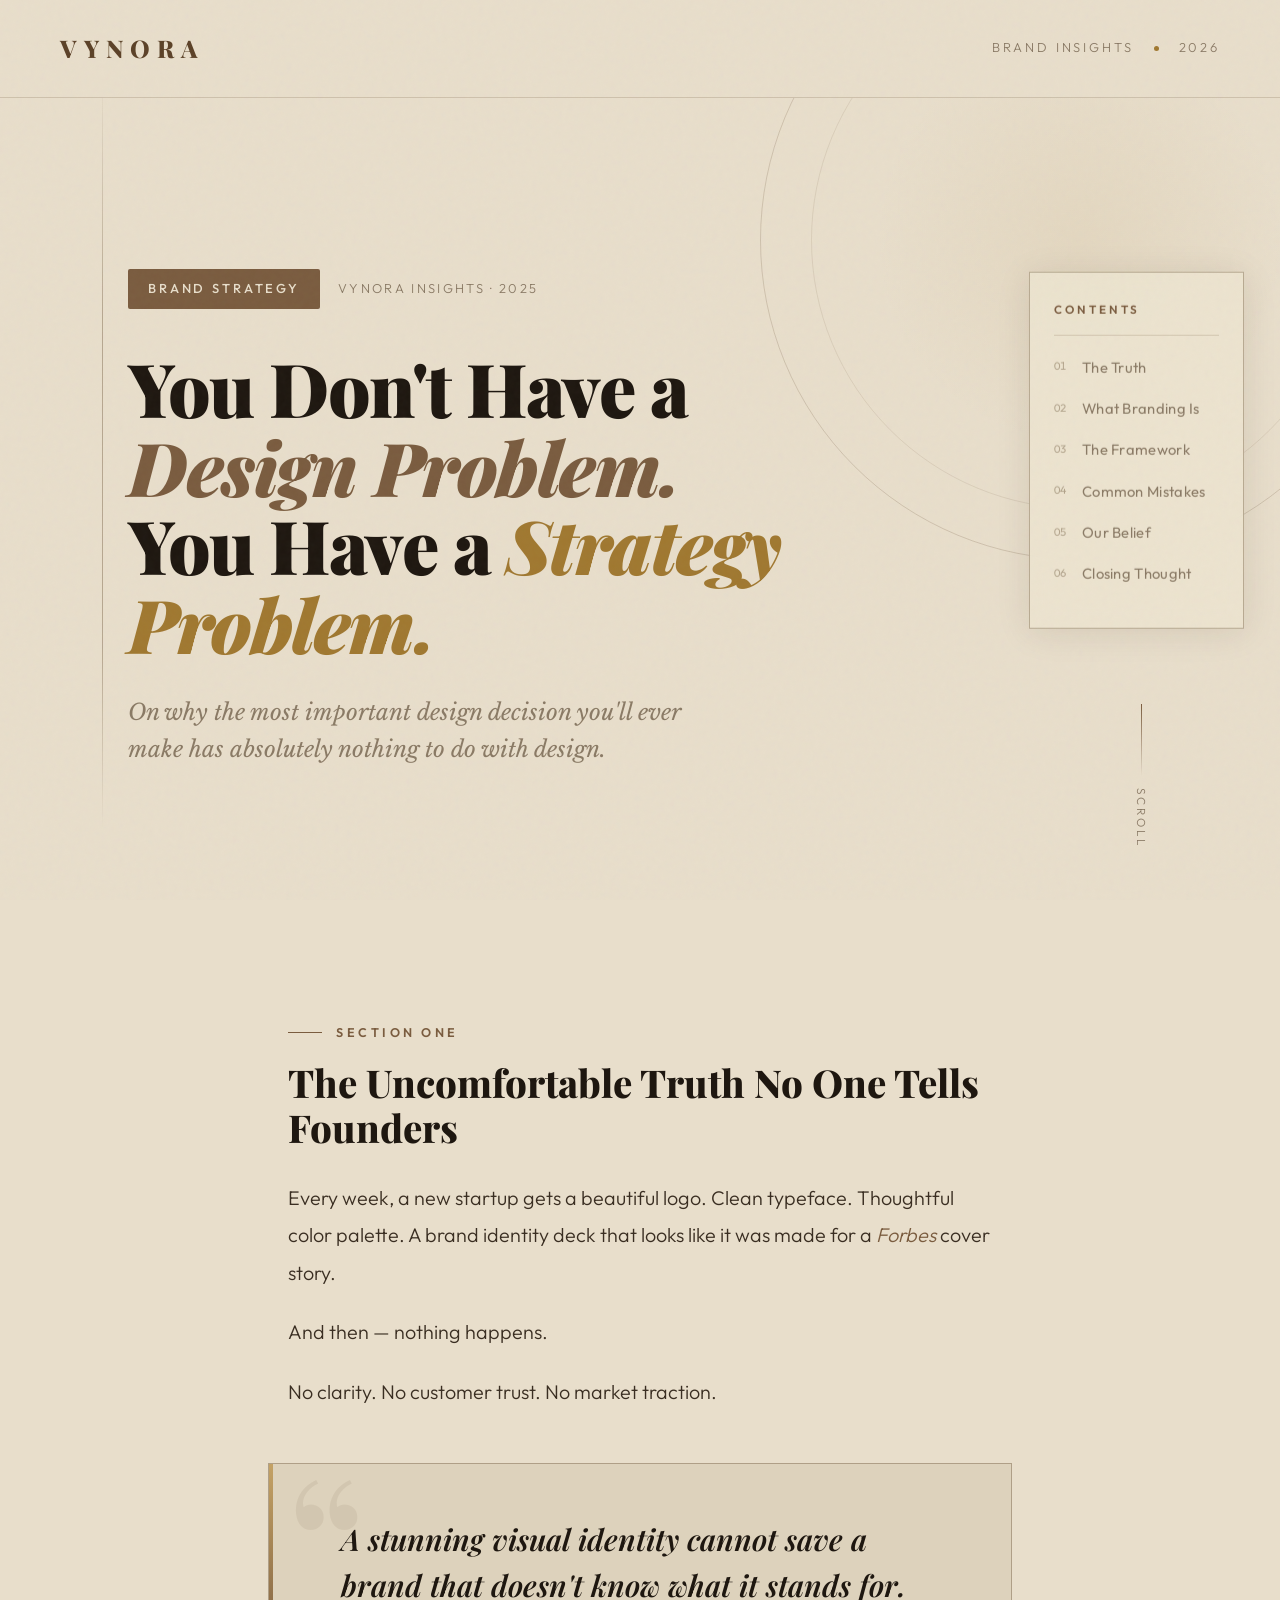
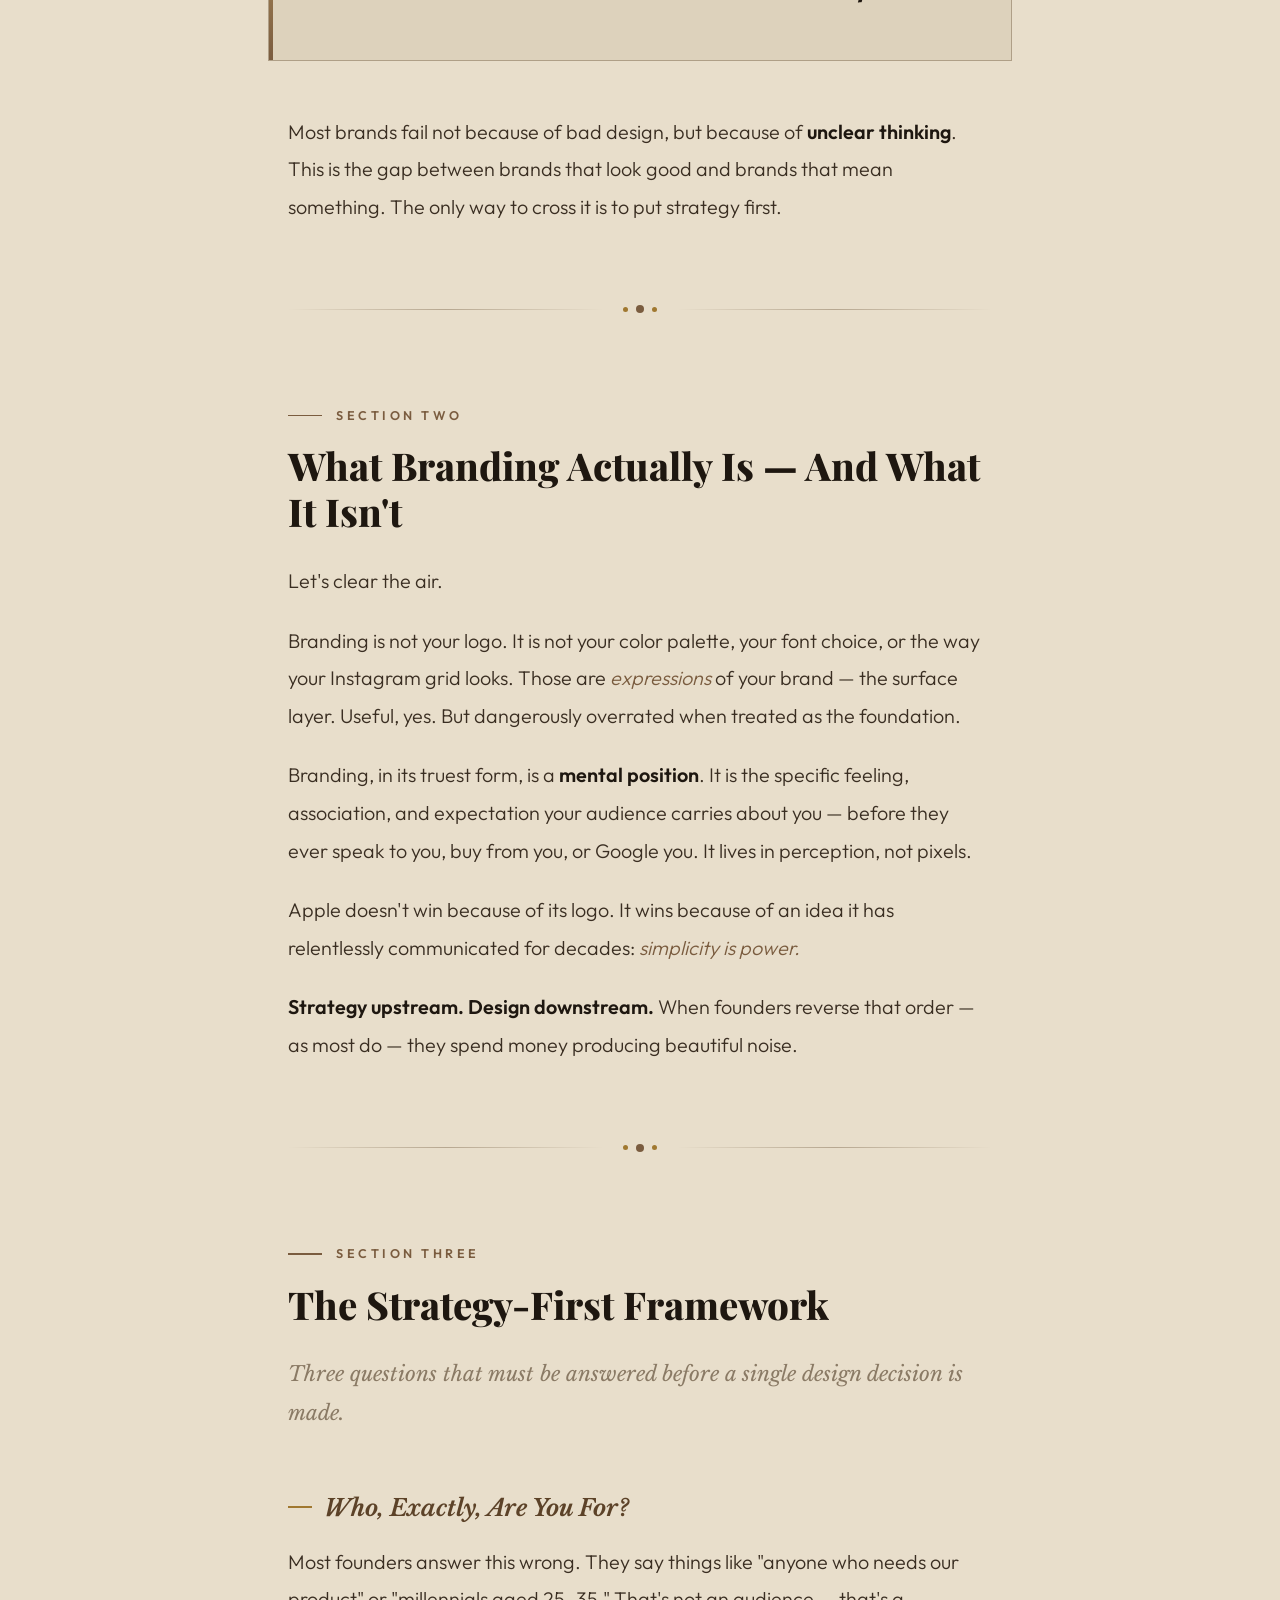
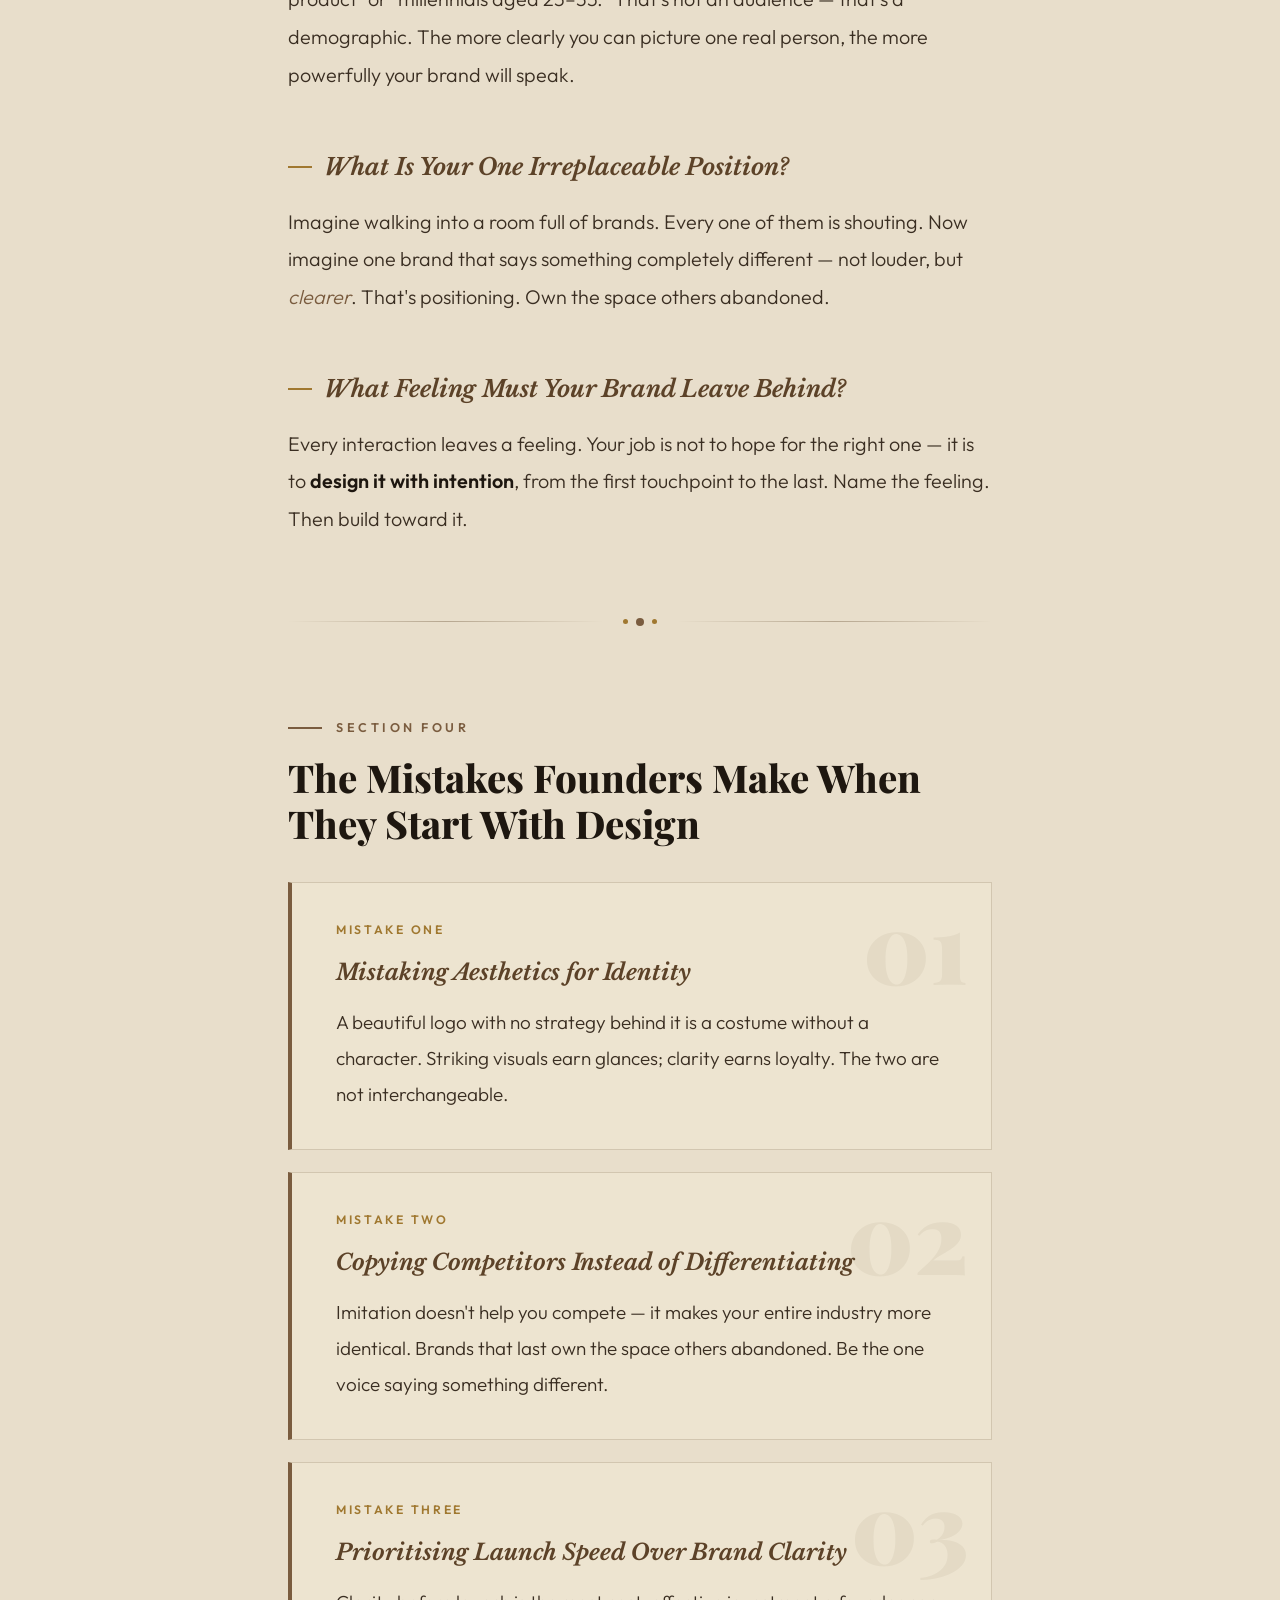
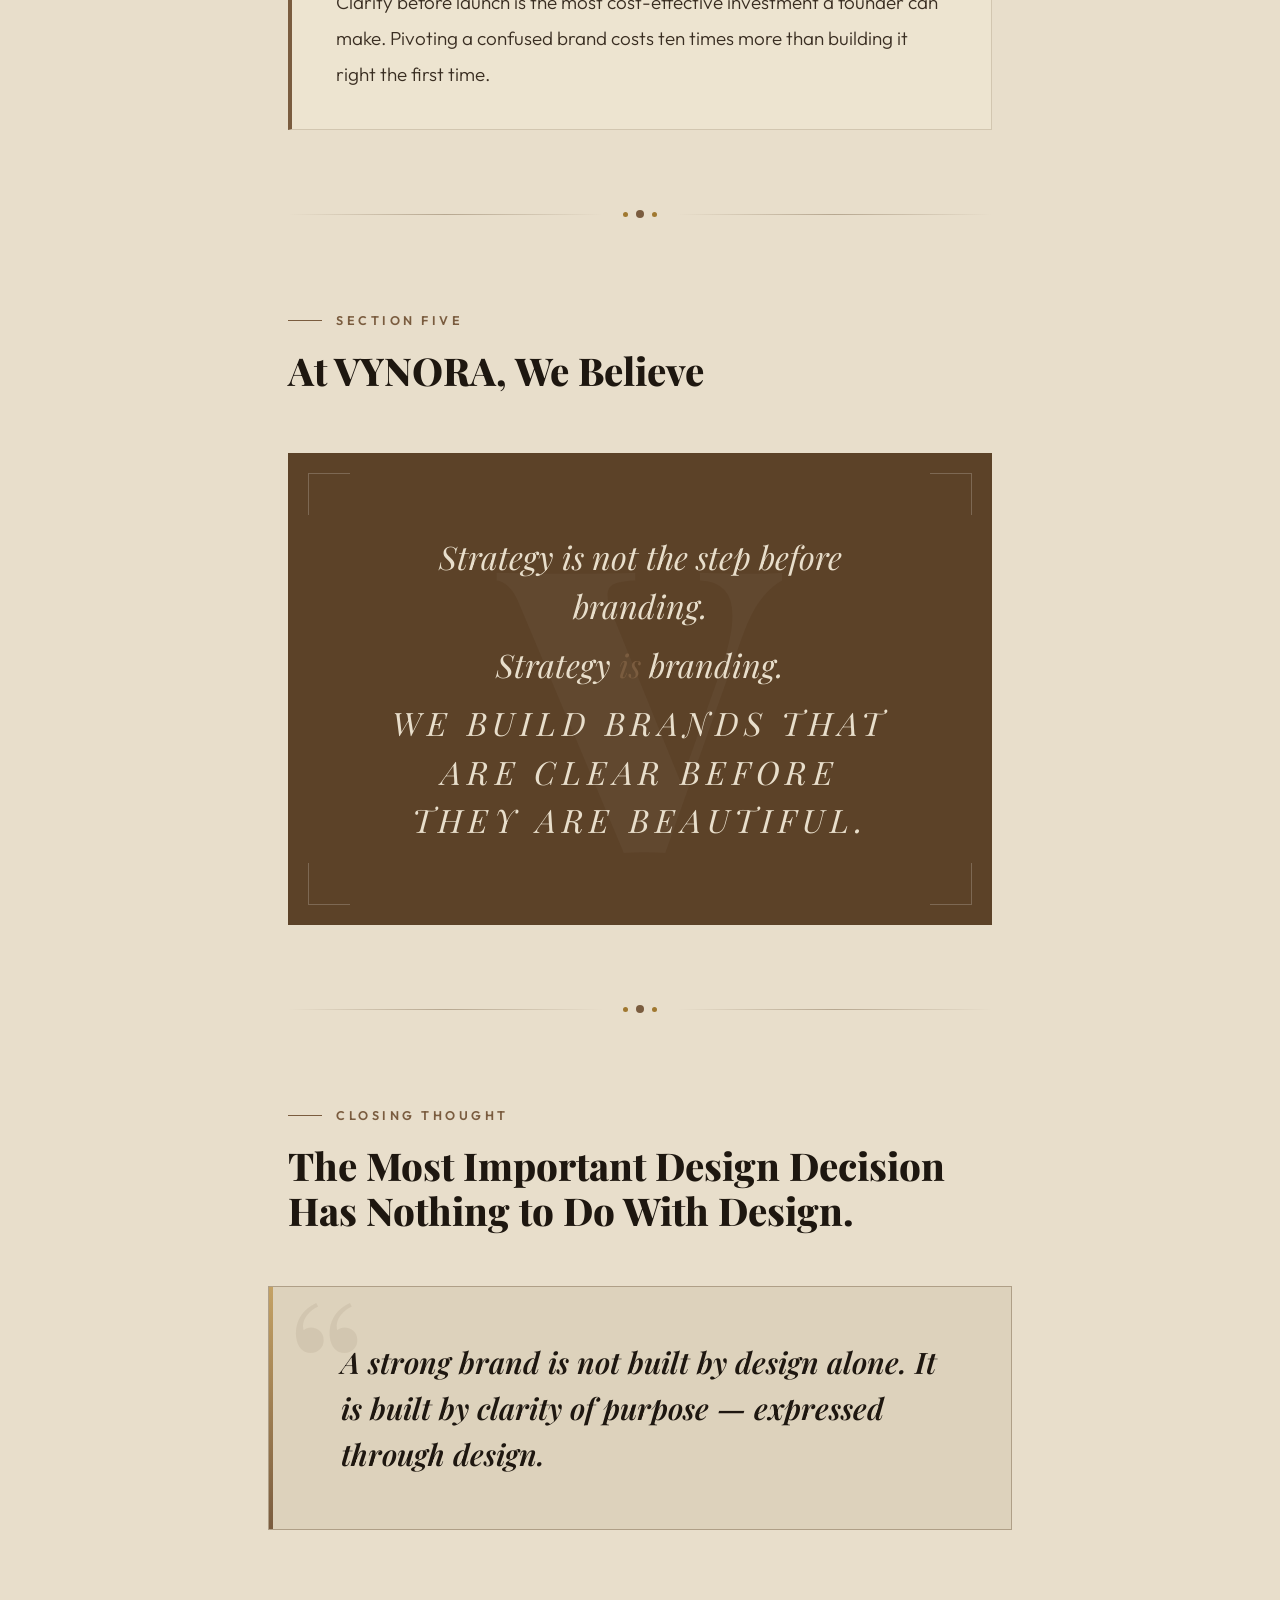
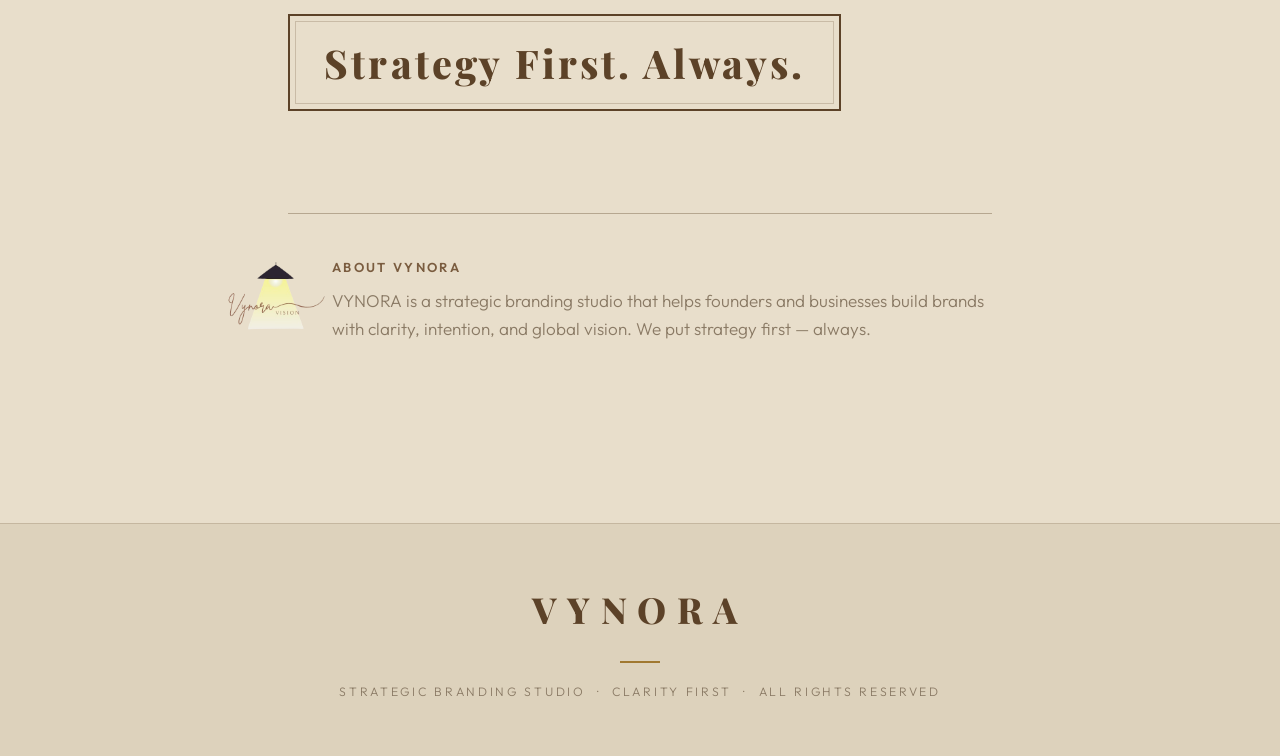
==== insights/strategy-first-branding-not-design.html @ b61b0db7 "Initial commit - VYNORA website" ====
<!doctype html>
<html lang="en">
  <head>
    <meta charset="UTF-8" />
    <meta name="viewport" content="width=device-width, initial-scale=1.0" />
    <title>VYNORA Insights</title>
    <link
      rel="icon"
      type="image/png"
      href="../favicon/favicon-96x96.png"
      sizes="96x96"
    />
    <link rel="icon" type="image/svg+xml" href="../favicon.svg" />
    <link rel="shortcut icon" href="../favicon.ico" />
    <link
      rel="apple-touch-icon"
      sizes="180x180"
      href="../apple-touch-icon.png"
    />
    <meta name="apple-mobile-web-app-title" content="vynora" />
    <link rel="manifest" href="../site.webmanifest" />
    <link
      href="https://fonts.googleapis.com/css2?family=Playfair+Display:ital,wght@0,400;0,600;0,800;0,900;1,400;1,700&family=Libre+Baskerville:ital,wght@0,400;0,700;1,400&family=Outfit:wght@300;400;500;600&display=swap"
      rel="stylesheet"
    />

    <style>
      :root {
        --bg: #e8decb;
        --bg-dark: #ddd2bc;
        --bg-card: #ede4d0;
        --ink: #1e1710;
        --ink2: #3a2e22;
        --brown: #7a5c3f;
        --brown-deep: #5c4228;
        --gold: #a07830;
        --gold-lt: #c4a265;
        --muted: #8a7a65;
        --border: rgba(90, 65, 35, 0.18);
        --border-strong: rgba(90, 65, 35, 0.35);
        --serif: "Playfair Display", Georgia, serif;
        --bask: "Libre Baskerville", Georgia, serif;
        --sans: "Outfit", sans-serif;
        --shadow: 0 4px 32px rgba(50, 30, 10, 0.1);
      }

      *,
      *::before,
      *::after {
        margin: 0;
        padding: 0;
        box-sizing: border-box;
      }
      html {
        scroll-behavior: smooth;
        font-size: 18px;
      }

      body {
        font-family: var(--sans);
        background: var(--bg);
        color: var(--ink);
        line-height: 1.85;
        font-weight: 300;
        overflow-x: hidden;
      }

      /* GRAIN */
      body::before {
        content: "";
        position: fixed;
        inset: 0;
        background-image: url("data:image/svg+xml,%3Csvg viewBox='0 0 200 200' xmlns='http://www.w3.org/2000/svg'%3E%3Cfilter id='n'%3E%3CfeTurbulence type='fractalNoise' baseFrequency='0.75' numOctaves='4' stitchTiles='stitch'/%3E%3C/filter%3E%3Crect width='100%25' height='100%25' filter='url(%23n)' opacity='1'/%3E%3C/svg%3E");
        opacity: 0.03;
        pointer-events: none;
        z-index: 9999;
      }

      /* PROGRESS */
      #progress {
        position: fixed;
        top: 0;
        left: 0;
        height: 3px;
        background: linear-gradient(
          90deg,
          var(--brown-deep),
          var(--gold),
          var(--gold-lt)
        );
        width: 0;
        z-index: 1001;
        box-shadow: 0 0 12px rgba(160, 120, 48, 0.45);
      }

      /* NAV */
      nav {
        position: fixed;
        top: 0;
        left: 0;
        right: 0;
        z-index: 100;
        padding: 26px 60px;
        display: flex;
        align-items: center;
        justify-content: space-between;
        background: rgba(232, 222, 203, 0.9);
        backdrop-filter: blur(16px);
        border-bottom: 1px solid var(--border);
        transition:
          padding 0.4s ease,
          box-shadow 0.4s;
      }
      nav.compact {
        padding: 16px 60px;
        box-shadow: 0 2px 24px rgba(50, 30, 10, 0.08);
      }

      .nav-logo {
        font-family: var(--serif);
        font-weight: 800;
        font-size: 1.35rem;
        letter-spacing: 0.28em;
        text-transform: uppercase;
        color: var(--brown-deep);
        text-decoration: none;
      }
      .nav-right {
        display: flex;
        align-items: center;
        gap: 20px;
      }
      .nav-tag {
        font-size: 0.72rem;
        letter-spacing: 0.22em;
        text-transform: uppercase;
        color: var(--muted);
      }
      .nav-dot {
        width: 5px;
        height: 5px;
        border-radius: 50%;
        background: var(--gold);
      }

      /* HERO */
      .hero {
        min-height: 100vh;
        display: flex;
        flex-direction: column;
        justify-content: flex-end;
        padding: 0 10vw 110px;
        position: relative;
        overflow: hidden;
      }

      .hero-circle {
        position: absolute;
        top: -80px;
        right: -120px;
        width: 640px;
        height: 640px;
        border-radius: 50%;
        border: 1px solid var(--border);
        pointer-events: none;
      }
      .hero-circle::before {
        content: "";
        position: absolute;
        inset: 50px;
        border-radius: 50%;
        border: 1px solid rgba(90, 65, 35, 0.1);
      }
      .hero-circle::after {
        content: "";
        position: absolute;
        inset: 110px;
        border-radius: 50%;
        background: radial-gradient(
          circle,
          rgba(160, 120, 48, 0.07) 0%,
          transparent 70%
        );
      }
      .hero-rail {
        position: absolute;
        left: 8vw;
        top: 0;
        bottom: 0;
        width: 1px;
        background: linear-gradient(
          to bottom,
          transparent 8%,
          var(--border-strong) 35%,
          var(--border-strong) 72%,
          transparent 92%
        );
      }

      .hero-meta {
        display: flex;
        align-items: center;
        gap: 18px;
        margin-bottom: 40px;
        opacity: 0;
        transform: translateY(22px);
        animation: rise 1s 0.2s ease forwards;
      }
      .hero-pill {
        font-size: 0.72rem;
        letter-spacing: 0.22em;
        text-transform: uppercase;
        color: var(--bg);
        background: var(--brown);
        padding: 8px 20px;
        border-radius: 2px;
        font-weight: 500;
      }
      .hero-date {
        font-size: 0.72rem;
        letter-spacing: 0.18em;
        text-transform: uppercase;
        color: var(--muted);
      }

      .hero h1 {
        font-family: var(--serif);
        font-size: clamp(3rem, 5.8vw, 5.8rem);
        font-weight: 900;
        line-height: 1.06;
        letter-spacing: -0.02em;
        color: var(--ink);
        max-width: 920px;
        opacity: 0;
        transform: translateY(32px);
        animation: rise 1.1s 0.4s ease forwards;
      }
      .hero h1 em {
        font-style: italic;
        color: var(--brown);
      }
      .hero h1 .gold-w {
        font-style: italic;
        color: var(--gold);
      }

      .hero-sub {
        margin-top: 30px;
        max-width: 560px;
        font-family: var(--bask);
        font-style: italic;
        font-size: 1.25rem;
        color: var(--muted);
        line-height: 1.65;
        opacity: 0;
        animation: rise 1s 0.7s ease forwards;
      }

      .hero-scroll {
        position: absolute;
        bottom: 52px;
        right: 10vw;
        display: flex;
        flex-direction: column;
        align-items: center;
        gap: 12px;
        opacity: 0;
        animation: rise 1s 1.1s ease forwards;
      }
      .hero-scroll span {
        font-size: 0.65rem;
        letter-spacing: 0.26em;
        text-transform: uppercase;
        color: var(--muted);
        writing-mode: vertical-rl;
      }
      .scroll-line {
        width: 1px;
        height: 72px;
        background: linear-gradient(to bottom, var(--brown), transparent);
        animation: breathe 2.4s ease-in-out infinite;
      }

      /* SHARE */
      .share {
        position: fixed;
        left: 34px;
        top: 50%;
        transform: translateY(-50%);
        display: flex;
        flex-direction: column;
        align-items: center;
        z-index: 50;
      }
      .s-line {
        width: 1px;
        height: 64px;
        background: linear-gradient(
          to bottom,
          transparent,
          var(--border-strong)
        );
      }
      .s-line.bot {
        background: linear-gradient(
          to bottom,
          var(--border-strong),
          transparent
        );
      }

      /* TOC */
      .toc {
        position: fixed;
        right: 36px;
        top: 50%;
        transform: translateY(-50%);
        width: 215px;
        z-index: 50;
        background: rgba(237, 228, 208, 0.85);
        backdrop-filter: blur(10px);
        border: 1px solid var(--border-strong);
        padding: 26px 24px;
        box-shadow: var(--shadow);
      }
      .toc-title {
        font-size: 0.65rem;
        letter-spacing: 0.25em;
        text-transform: uppercase;
        color: var(--brown);
        font-weight: 600;
        margin-bottom: 18px;
        padding-bottom: 14px;
        border-bottom: 1px solid var(--border);
      }
      .toc ul {
        list-style: none;
      }
      .toc li {
        margin-bottom: 14px;
      }
      .toc a {
        font-size: 0.82rem;
        text-decoration: none;
        color: var(--muted);
        transition: 0.3s;
        display: flex;
        align-items: center;
        gap: 10px;
        font-weight: 400;
        letter-spacing: 0.02em;
      }
      .toc-num {
        font-size: 0.6rem;
        color: rgba(90, 65, 35, 0.4);
        width: 18px;
        font-variant-numeric: tabular-nums;
      }
      .toc a:hover {
        color: var(--brown);
        padding-left: 4px;
      }
      .toc a.active {
        color: var(--brown-deep);
        font-weight: 600;
      }
      .toc a.active .toc-num {
        color: var(--gold);
      }

      /* CONTAINER */
      .container {
        max-width: 760px;
        margin: 0 auto;
        padding: 110px 28px 180px;
      }

      /* EYEBROW */
      .eyebrow {
        display: inline-flex;
        align-items: center;
        gap: 14px;
        font-size: 0.7rem;
        letter-spacing: 0.28em;
        text-transform: uppercase;
        color: var(--brown);
        font-weight: 600;
        margin-bottom: 16px;
      }
      .eyebrow::before {
        content: "";
        width: 34px;
        height: 1.5px;
        background: var(--brown);
      }

      /* HEADINGS */
      h2 {
        font-family: var(--serif);
        font-size: clamp(1.9rem, 3vw, 2.8rem);
        font-weight: 800;
        line-height: 1.18;
        color: var(--ink);
        margin-bottom: 28px;
      }
      h3 {
        font-family: var(--bask);
        font-size: 1.3rem;
        font-style: italic;
        font-weight: 700;
        color: var(--brown-deep);
        margin: 52px 0 14px;
        display: flex;
        align-items: center;
        gap: 12px;
      }
      h3::before {
        content: "";
        width: 24px;
        height: 2px;
        background: var(--gold);
        flex-shrink: 0;
      }

      /* BODY */
      p {
        font-size: 1.1rem;
        line-height: 1.9;
        color: var(--ink2);
        margin-bottom: 22px;
        font-weight: 300;
      }
      p strong {
        font-weight: 600;
        color: var(--ink);
      }
      p em {
        font-style: italic;
        color: var(--brown);
      }

      /* DIVIDER */
      .divider {
        display: flex;
        align-items: center;
        margin: 80px 0;
      }
      .divider-line {
        flex: 1;
        height: 1px;
        background: linear-gradient(
          to right,
          transparent,
          var(--border-strong),
          transparent
        );
      }
      .divider-orn {
        padding: 0 20px;
        display: flex;
        align-items: center;
        gap: 8px;
      }
      .divider-orn span {
        width: 5px;
        height: 5px;
        border-radius: 50%;
        background: var(--gold);
      }
      .divider-orn span:nth-child(2) {
        width: 8px;
        height: 8px;
        background: var(--brown);
      }

      /* QUOTE */
      .quote {
        position: relative;
        margin: 52px -20px;
        padding: 52px 56px 52px 72px;
        background: var(--bg-dark);
        border: 1px solid var(--border-strong);
        overflow: hidden;
      }
      .quote::before {
        content: "\201C";
        position: absolute;
        top: -22px;
        left: 16px;
        font-family: var(--serif);
        font-size: 11rem;
        color: rgba(90, 65, 35, 0.08);
        line-height: 1;
        pointer-events: none;
      }
      .quote::after {
        content: "";
        position: absolute;
        left: 0;
        top: 0;
        bottom: 0;
        width: 4px;
        background: linear-gradient(to bottom, var(--gold-lt), var(--brown));
      }
      .quote p {
        font-family: var(--serif);
        font-style: italic;
        font-size: 1.65rem;
        line-height: 1.55;
        color: var(--ink);
        font-weight: 600;
        margin: 0;
      }

      /* MISTAKE CARDS */
      .mistake-grid {
        display: flex;
        flex-direction: column;
        gap: 22px;
        margin-top: 36px;
      }
      .mistake-card {
        background: var(--bg-card);
        border: 1px solid var(--border);
        border-left: 4px solid var(--brown);
        padding: 36px 44px 36px 44px;
        position: relative;
        overflow: hidden;
        transition:
          border-color 0.35s,
          box-shadow 0.35s,
          transform 0.35s;
        cursor: default;
      }
      .mistake-card:hover {
        border-left-color: var(--gold);
        box-shadow: var(--shadow);
        transform: translateX(6px);
      }
      .card-num {
        position: absolute;
        right: 22px;
        top: 12px;
        font-family: var(--serif);
        font-size: 5.5rem;
        font-weight: 900;
        color: rgba(90, 65, 35, 0.06);
        line-height: 1;
        pointer-events: none;
        user-select: none;
      }
      .card-label {
        font-size: 0.68rem;
        letter-spacing: 0.22em;
        text-transform: uppercase;
        color: var(--gold);
        font-weight: 600;
        margin-bottom: 10px;
      }
      .mistake-card h3 {
        margin: 0 0 12px;
        font-size: 1.25rem;
      }
      .mistake-card h3::before {
        display: none;
      }
      .mistake-card p {
        margin: 0;
        font-size: 1.05rem;
      }

      /* BELIEF BLOCK */
      .belief-block {
        background: var(--brown-deep);
        padding: 80px 70px;
        text-align: center;
        position: relative;
        overflow: hidden;
        margin: 60px 0;
      }
      .belief-block::before {
        content: "V";
        position: absolute;
        font-family: var(--serif);
        font-size: 22rem;
        font-weight: 900;
        color: rgba(255, 255, 255, 0.03);
        top: 50%;
        left: 50%;
        transform: translate(-50%, -50%);
        pointer-events: none;
        line-height: 1;
      }
      .corner {
        position: absolute;
        width: 42px;
        height: 42px;
        border-color: rgba(255, 255, 255, 0.2);
        border-style: solid;
      }
      .tl {
        top: 20px;
        left: 20px;
        border-width: 1.5px 0 0 1.5px;
      }
      .tr {
        top: 20px;
        right: 20px;
        border-width: 1.5px 1.5px 0 0;
      }
      .bl {
        bottom: 20px;
        left: 20px;
        border-width: 0 0 1.5px 1.5px;
      }
      .br {
        bottom: 20px;
        right: 20px;
        border-width: 0 1.5px 1.5px 0;
      }
      .belief-block p {
        position: relative;
        font-family: var(--serif);
        font-style: italic;
        font-size: 1.8rem;
        line-height: 1.5;
        color: var(--bg);
        font-weight: 400;
        max-width: 520px;
        margin: 0 auto 10px;
      }
      .belief-block p:last-of-type {
        margin-bottom: 0;
      }
      .belief-sub {
        position: relative;
        margin-top: 32px;
        font-size: 0.78rem;
        font-family: var(--sans);
        font-style: normal;
        font-weight: 400;
        letter-spacing: 0.18em;
        text-transform: uppercase;
        color: rgba(232, 222, 203, 0.5);
      }

      /* STAMP */
      .strategy-stamp {
        display: inline-block;
        font-family: var(--serif);
        font-size: 2.2rem;
        font-weight: 800;
        color: var(--brown-deep);
        border: 2.5px solid var(--brown-deep);
        padding: 10px 34px;
        letter-spacing: 0.08em;
        margin: 32px 0;
        position: relative;
      }
      .strategy-stamp::before {
        content: "";
        position: absolute;
        inset: 5px;
        border: 1px solid rgba(90, 65, 35, 0.22);
      }

      /* BYLINE */
      .byline {
        margin-top: 70px;
        padding-top: 42px;
        border-top: 1px solid var(--border-strong);
        display: flex;
        align-items: flex-start;
        gap: 24px;
      }
      .byline-badge {
        flex-shrink: 0;
        width: 20px;
        height: 20px;

        display: flex;
        align-items: center;
        justify-content: center;
      }
      .byline-badge img {
        object-fit: cover;
        height: 250px;
        width: 250px;
        padding-right: 50px;
        padding-top: 80px;
      }
      .byline-text p {
        font-size: 0.95rem;
        color: var(--muted);
        margin: 0;
        line-height: 1.65;
      }
      .byline-text strong {
        display: block;
        font-size: 0.72rem;
        letter-spacing: 0.18em;
        text-transform: uppercase;
        color: var(--brown);
        font-weight: 600;
        margin-bottom: 7px;
      }

      /* FOOTER */
      footer {
        text-align: center;
        padding: 52px 24px;
        border-top: 1px solid var(--border);
        background: var(--bg-dark);
      }
      .footer-logo {
        font-family: var(--serif);
        font-size: 2rem;
        font-weight: 800;
        letter-spacing: 0.3em;
        color: var(--brown-deep);
        text-transform: uppercase;
      }
      .footer-rule {
        width: 40px;
        height: 2.5px;
        background: var(--gold);
        margin: 18px auto;
      }
      .footer-tag {
        font-size: 0.68rem;
        letter-spacing: 0.22em;
        text-transform: uppercase;
        color: var(--muted);
      }

      /* ANIMATIONS */
      @keyframes rise {
        to {
          opacity: 1;
          transform: translateY(0);
        }
      }
      @keyframes breathe {
        0%,
        100% {
          opacity: 1;
        }
        50% {
          opacity: 0.22;
        }
      }

      .fade {
        opacity: 0;
        transform: translateY(32px);
        transition:
          opacity 0.85s ease,
          transform 0.85s ease;
      }
      .fade.show {
        opacity: 1;
        transform: translateY(0);
      }
      .d1 {
        transition-delay: 0.1s;
      }
      .d2 {
        transition-delay: 0.2s;
      }
      .d3 {
        transition-delay: 0.3s;
      }

      /* RESPONSIVE */
      @media (max-width: 1200px) {
        .toc {
          display: none;
        }
      }
      @media (max-width: 960px) {
        .share {
          display: none;
        }
        nav {
          padding: 20px 28px;
        }
        nav.compact {
          padding: 14px 28px;
        }
      }
      @media (max-width: 760px) {
        .hero {
          padding: 0 6vw 80px;
        }
        .quote {
          margin: 40px 0;
          padding: 36px 28px 36px 40px;
        }
        .belief-block {
          padding: 52px 32px;
        }
        .mistake-card {
          padding: 28px;
        }
      }
    </style>
  </head>
  <body>
    <div id="progress"></div>

    <!-- NAV -->
    <nav id="nav">
      <a class="nav-logo" href="../index.html">Vynora</a>
      <div class="nav-right">
        <span class="nav-tag">Brand Insights</span>
        <div class="nav-dot"></div>
        <span class="nav-tag">2026</span>
      </div>
    </nav>

    <!-- TOC -->
    <div class="toc">
      <div class="toc-title">Contents</div>
      <ul>
        <li>
          <a href="#truth"><span class="toc-num">01</span>The Truth</a>
        </li>
        <li>
          <a href="#branding"
            ><span class="toc-num">02</span>What Branding Is</a
          >
        </li>
        <li>
          <a href="#framework"><span class="toc-num">03</span>The Framework</a>
        </li>
        <li>
          <a href="#mistakes"><span class="toc-num">04</span>Common Mistakes</a>
        </li>
        <li>
          <a href="#belief"><span class="toc-num">05</span>Our Belief</a>
        </li>
        <li>
          <a href="#closing"><span class="toc-num">06</span>Closing Thought</a>
        </li>
      </ul>
    </div>

    <!-- HERO -->
    <section class="hero">
      <div class="hero-circle"></div>
      <div class="hero-rail"></div>

      <div class="hero-meta">
        <span class="hero-pill">Brand Strategy</span>
        <span class="hero-date">VYNORA Insights · 2025</span>
      </div>

      <h1>
        You Don't Have a<br />
        <em>Design Problem.</em><br />
        You Have a <span class="gold-w">Strategy Problem.</span>
      </h1>

      <p class="hero-sub">
        On why the most important design decision you'll ever make has
        absolutely nothing to do with design.
      </p>

      <div class="hero-scroll">
        <div class="scroll-line"></div>
        <span>Scroll</span>
      </div>
    </section>

    <!-- MAIN CONTENT -->
    <main class="container">
      <!-- 01 TRUTH -->
      <div class="eyebrow fade" id="truth">Section One</div>
      <h2 class="fade">The Uncomfortable Truth No One Tells Founders</h2>
      <p class="fade">
        Every week, a new startup gets a beautiful logo. Clean typeface.
        Thoughtful color palette. A brand identity deck that looks like it was
        made for a <em>Forbes</em> cover story.
      </p>
      <p class="fade">And then — nothing happens.</p>
      <p class="fade">No clarity. No customer trust. No market traction.</p>

      <div class="quote fade">
        <p>
          A stunning visual identity cannot save a brand that doesn't know what
          it stands for.
        </p>
      </div>

      <p class="fade">
        Most brands fail not because of bad design, but because of
        <strong>unclear thinking</strong>. This is the gap between brands that
        look good and brands that mean something. The only way to cross it is to
        put strategy first.
      </p>

      <div class="divider">
        <div class="divider-line"></div>
        <div class="divider-orn"><span></span><span></span><span></span></div>
        <div class="divider-line"></div>
      </div>

      <!-- 02 BRANDING -->
      <div class="eyebrow fade" id="branding">Section Two</div>
      <h2 class="fade">What Branding Actually Is — And What It Isn't</h2>
      <p class="fade">Let's clear the air.</p>
      <p class="fade">
        Branding is not your logo. It is not your color palette, your font
        choice, or the way your Instagram grid looks. Those are
        <em>expressions</em> of your brand — the surface layer. Useful, yes. But
        dangerously overrated when treated as the foundation.
      </p>
      <p class="fade">
        Branding, in its truest form, is a <strong>mental position</strong>. It
        is the specific feeling, association, and expectation your audience
        carries about you — before they ever speak to you, buy from you, or
        Google you. It lives in perception, not pixels.
      </p>
      <p class="fade">
        Apple doesn't win because of its logo. It wins because of an idea it has
        relentlessly communicated for decades: <em>simplicity is power.</em>
      </p>
      <p class="fade">
        <strong>Strategy upstream. Design downstream.</strong> When founders
        reverse that order — as most do — they spend money producing beautiful
        noise.
      </p>

      <div class="divider">
        <div class="divider-line"></div>
        <div class="divider-orn"><span></span><span></span><span></span></div>
        <div class="divider-line"></div>
      </div>

      <!-- 03 FRAMEWORK -->
      <div class="eyebrow fade" id="framework">Section Three</div>
      <h2 class="fade">The Strategy-First Framework</h2>
      <p
        class="fade"
        style="
          font-family: var(--bask);
          font-style: italic;
          color: var(--muted);
          font-size: 1.15rem;
        "
      >
        Three questions that must be answered before a single design decision is
        made.
      </p>

      <h3 class="fade">Who, Exactly, Are You For?</h3>
      <p class="fade">
        Most founders answer this wrong. They say things like "anyone who needs
        our product" or "millennials aged 25–35." That's not an audience —
        that's a demographic. The more clearly you can picture one real person,
        the more powerfully your brand will speak.
      </p>

      <h3 class="fade">What Is Your One Irreplaceable Position?</h3>
      <p class="fade">
        Imagine walking into a room full of brands. Every one of them is
        shouting. Now imagine one brand that says something completely different
        — not louder, but <em>clearer</em>. That's positioning. Own the space
        others abandoned.
      </p>

      <h3 class="fade">What Feeling Must Your Brand Leave Behind?</h3>
      <p class="fade">
        Every interaction leaves a feeling. Your job is not to hope for the
        right one — it is to <strong>design it with intention</strong>, from the
        first touchpoint to the last. Name the feeling. Then build toward it.
      </p>

      <div class="divider">
        <div class="divider-line"></div>
        <div class="divider-orn"><span></span><span></span><span></span></div>
        <div class="divider-line"></div>
      </div>

      <!-- 04 MISTAKES -->
      <div class="eyebrow fade" id="mistakes">Section Four</div>
      <h2 class="fade">
        The Mistakes Founders Make When They Start With Design
      </h2>

      <div class="mistake-grid">
        <div class="mistake-card fade d1">
          <div class="card-num">01</div>
          <div class="card-label">Mistake One</div>
          <h3>Mistaking Aesthetics for Identity</h3>
          <p>
            A beautiful logo with no strategy behind it is a costume without a
            character. Striking visuals earn glances; clarity earns loyalty. The
            two are not interchangeable.
          </p>
        </div>
        <div class="mistake-card fade d2">
          <div class="card-num">02</div>
          <div class="card-label">Mistake Two</div>
          <h3>Copying Competitors Instead of Differentiating</h3>
          <p>
            Imitation doesn't help you compete — it makes your entire industry
            more identical. Brands that last own the space others abandoned. Be
            the one voice saying something different.
          </p>
        </div>
        <div class="mistake-card fade d3">
          <div class="card-num">03</div>
          <div class="card-label">Mistake Three</div>
          <h3>Prioritising Launch Speed Over Brand Clarity</h3>
          <p>
            Clarity before launch is the most cost-effective investment a
            founder can make. Pivoting a confused brand costs ten times more
            than building it right the first time.
          </p>
        </div>
      </div>

      <div class="divider">
        <div class="divider-line"></div>
        <div class="divider-orn"><span></span><span></span><span></span></div>
        <div class="divider-line"></div>
      </div>

      <!-- 05 BELIEF -->
      <div class="eyebrow fade" id="belief">Section Five</div>
      <h2 class="fade">At VYNORA, We Believe</h2>

      <div class="belief-block fade">
        <div class="corner tl"></div>
        <div class="corner tr"></div>
        <div class="corner bl"></div>
        <div class="corner br"></div>
        <p>Strategy is not the step before branding.</p>
        <p>Strategy <em>is</em> branding.</p>
        <p class="belief-sub">
          We build brands that are clear before they are beautiful.
        </p>
      </div>

      <div class="divider">
        <div class="divider-line"></div>
        <div class="divider-orn"><span></span><span></span><span></span></div>
        <div class="divider-line"></div>
      </div>

      <!-- 06 CLOSING -->
      <div class="eyebrow fade" id="closing">Closing Thought</div>
      <h2 class="fade">
        The Most Important Design Decision Has Nothing to Do With Design.
      </h2>

      <div class="quote fade">
        <p>
          A strong brand is not built by design alone. It is built by clarity of
          purpose — expressed through design.
        </p>
      </div>

      <div class="strategy-stamp fade">Strategy First. Always.</div>

      <!-- BYLINE -->
      <div class="byline fade">
        <div class="byline-badge">
          <img src="../img/vynoraLogo.png" alt="vynora" />
        </div>
        <div class="byline-text">
          <strong>About VYNORA</strong>
          <p>
            VYNORA is a strategic branding studio that helps founders and
            businesses build brands with clarity, intention, and global vision.
            We put strategy first — always.
          </p>
        </div>
      </div>
    </main>

    <!-- FOOTER -->
    <footer>
      <div class="footer-logo">Vynora</div>
      <div class="footer-rule"></div>
      <div class="footer-tag">
        Strategic Branding Studio &nbsp;·&nbsp; Clarity First &nbsp;·&nbsp; All
        Rights Reserved
      </div>
    </footer>

    <script>
      // PROGRESS
      window.addEventListener("scroll", () => {
        const s = document.documentElement.scrollTop;
        const h =
          document.documentElement.scrollHeight -
          document.documentElement.clientHeight;
        document.getElementById("progress").style.width = (s / h) * 100 + "%";
      });

      // COMPACT NAV
      const nav = document.getElementById("nav");
      window.addEventListener("scroll", () => {
        nav.classList.toggle("compact", window.scrollY > 80);
      });

      // FADE IN
      const faders = document.querySelectorAll(".fade");
      const obs = new IntersectionObserver(
        (entries) => {
          entries.forEach((e) => {
            if (e.isIntersecting) e.target.classList.add("show");
          });
        },
        { threshold: 0.1, rootMargin: "0px 0px -50px 0px" },
      );
      faders.forEach((el) => obs.observe(el));

      // ACTIVE TOC
      const sections = [
        "truth",
        "branding",
        "framework",
        "mistakes",
        "belief",
        "closing",
      ];
      const tocLinks = document.querySelectorAll(".toc a");
      const secEls = sections.map((id) => document.getElementById(id));
      window.addEventListener("scroll", () => {
        let current = "";
        secEls.forEach((el, i) => {
          if (el && el.getBoundingClientRect().top < 220) current = sections[i];
        });
        tocLinks.forEach((link) => {
          link.classList.toggle(
            "active",
            link.getAttribute("href") === "#" + current,
          );
        });
      });
    </script>
  </body>
</html>
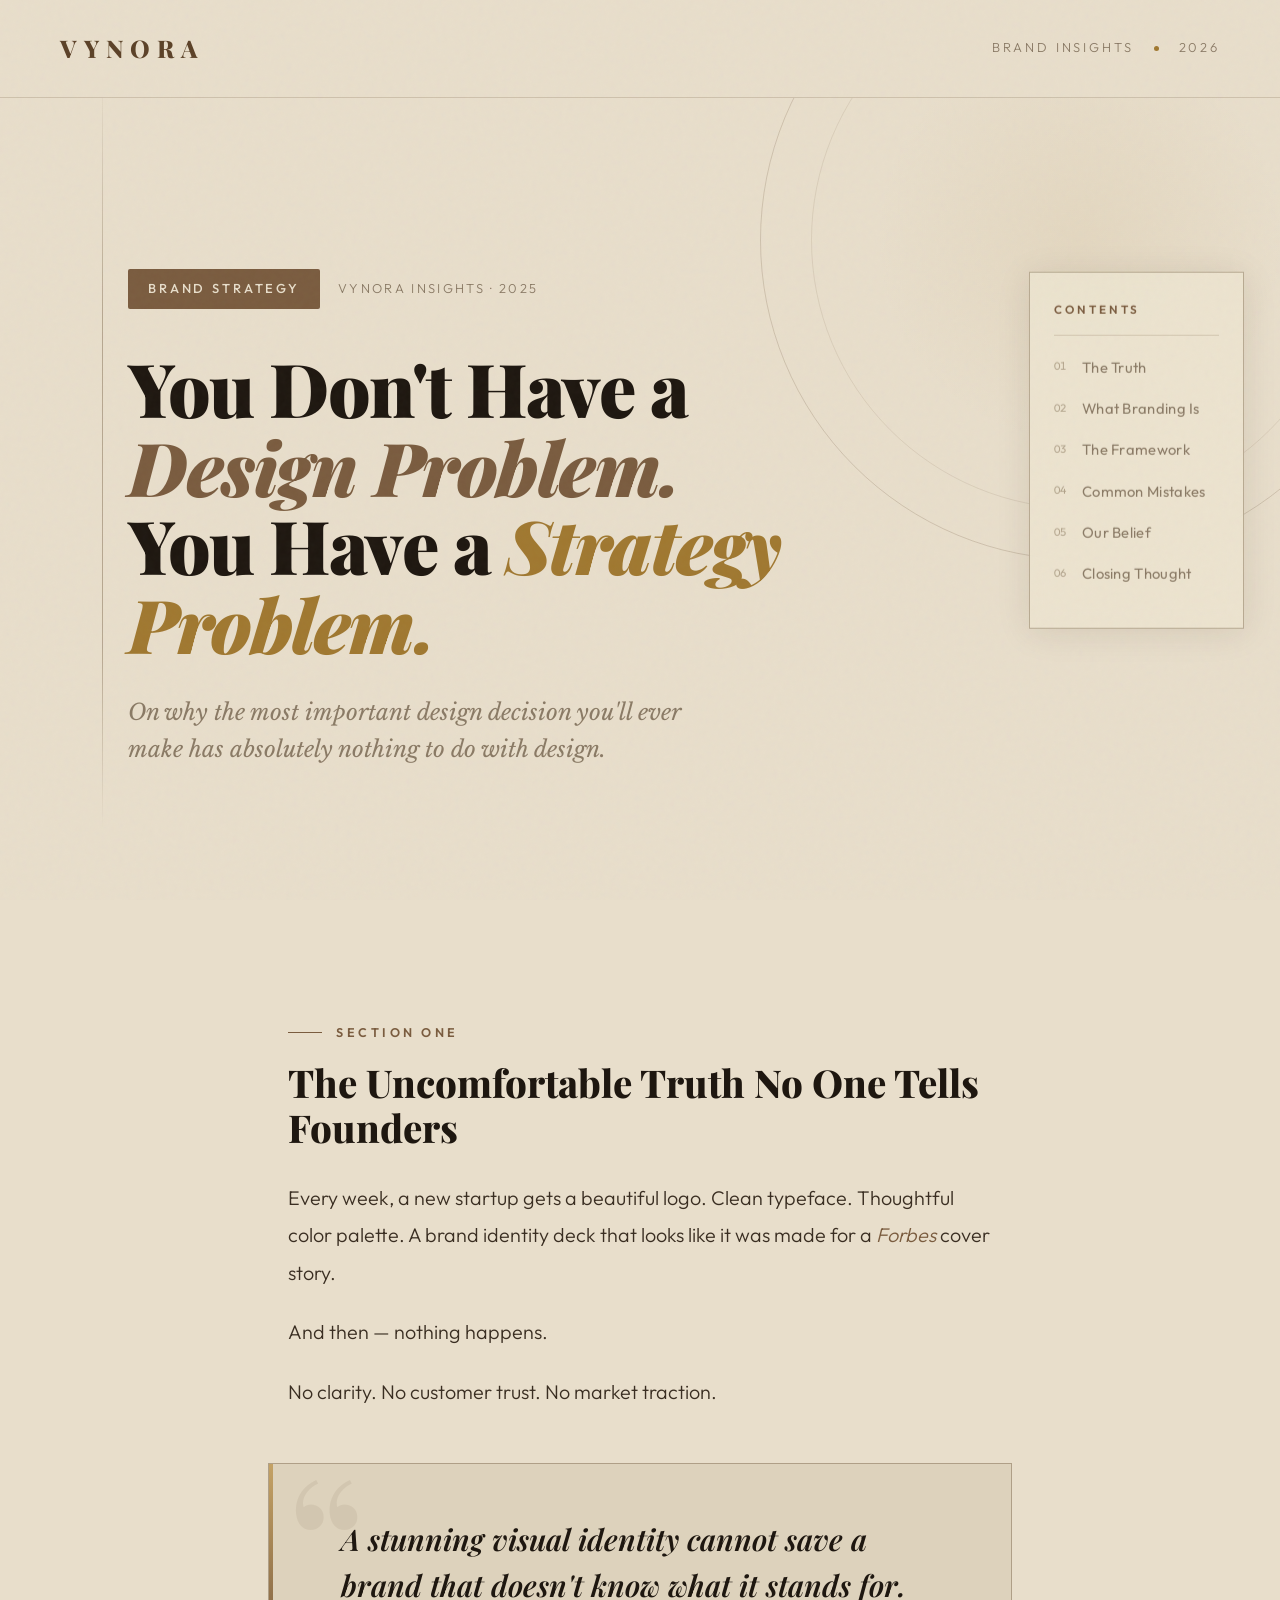
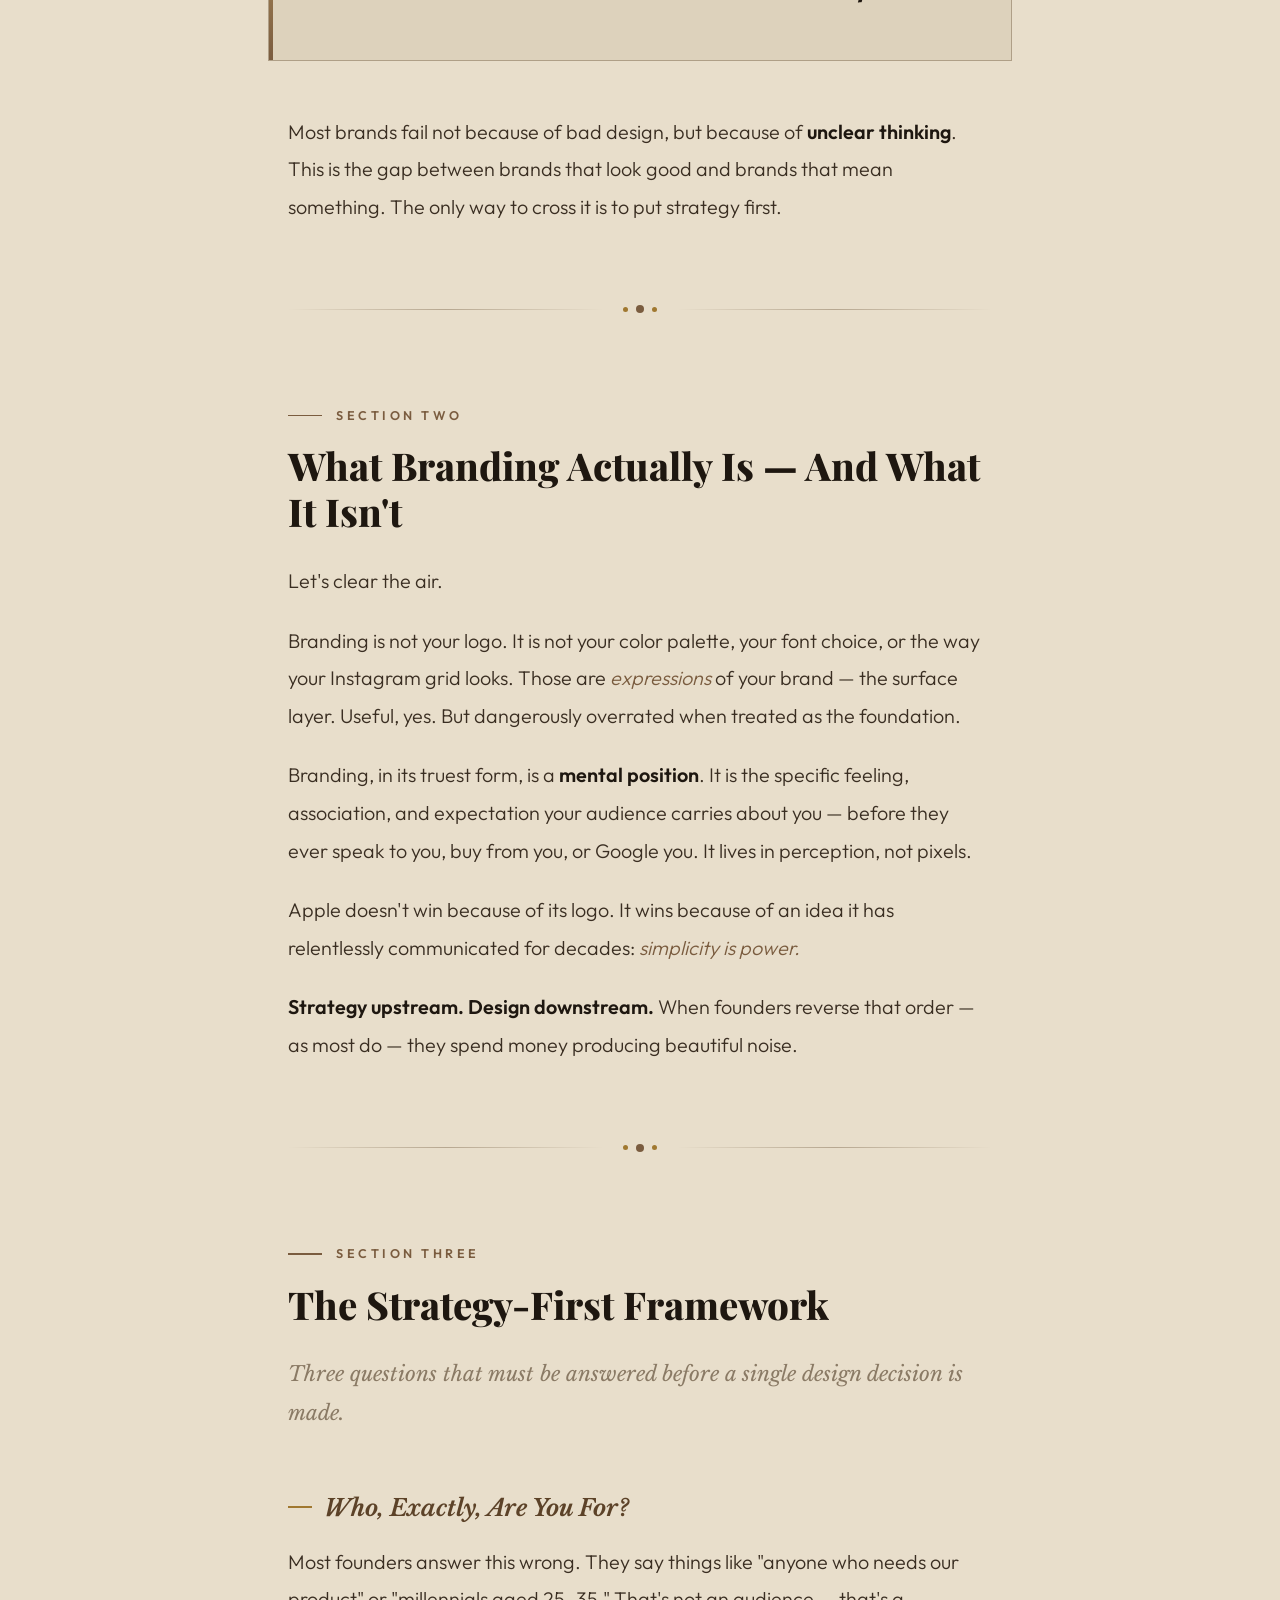
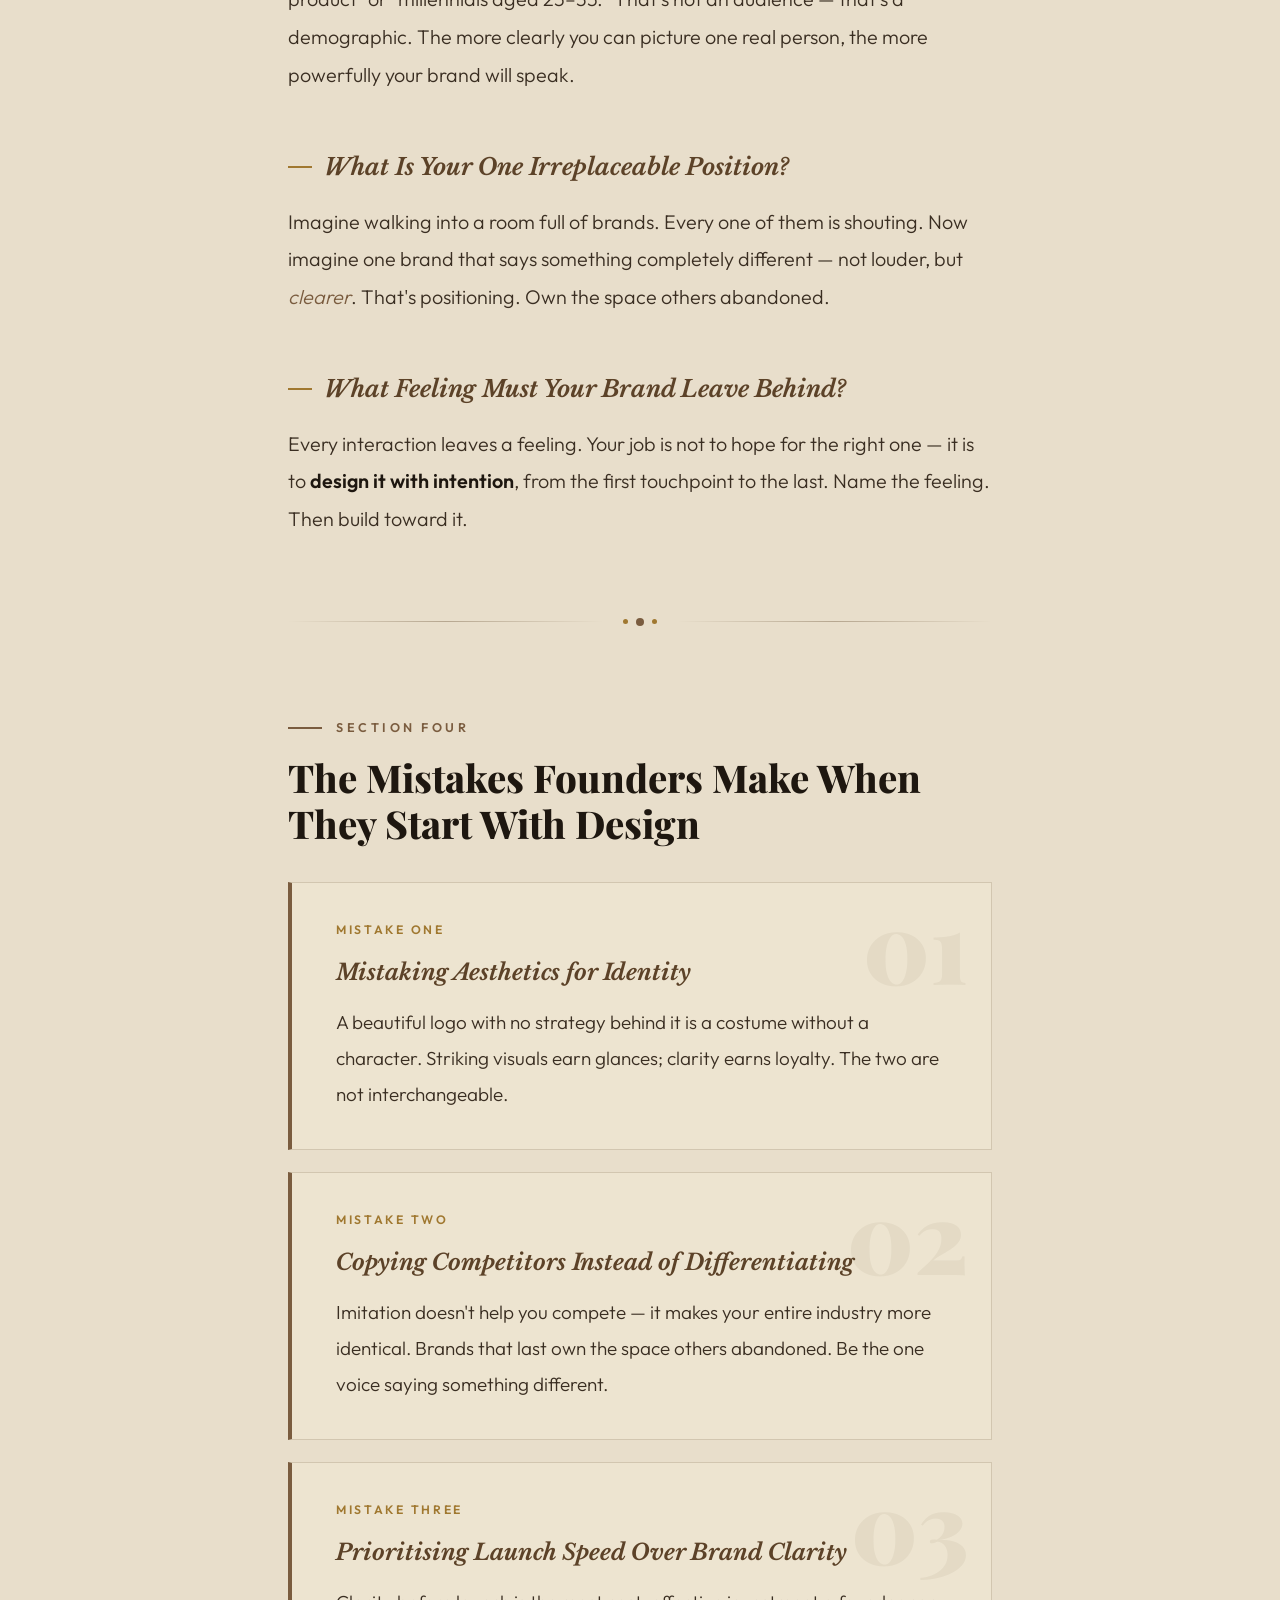
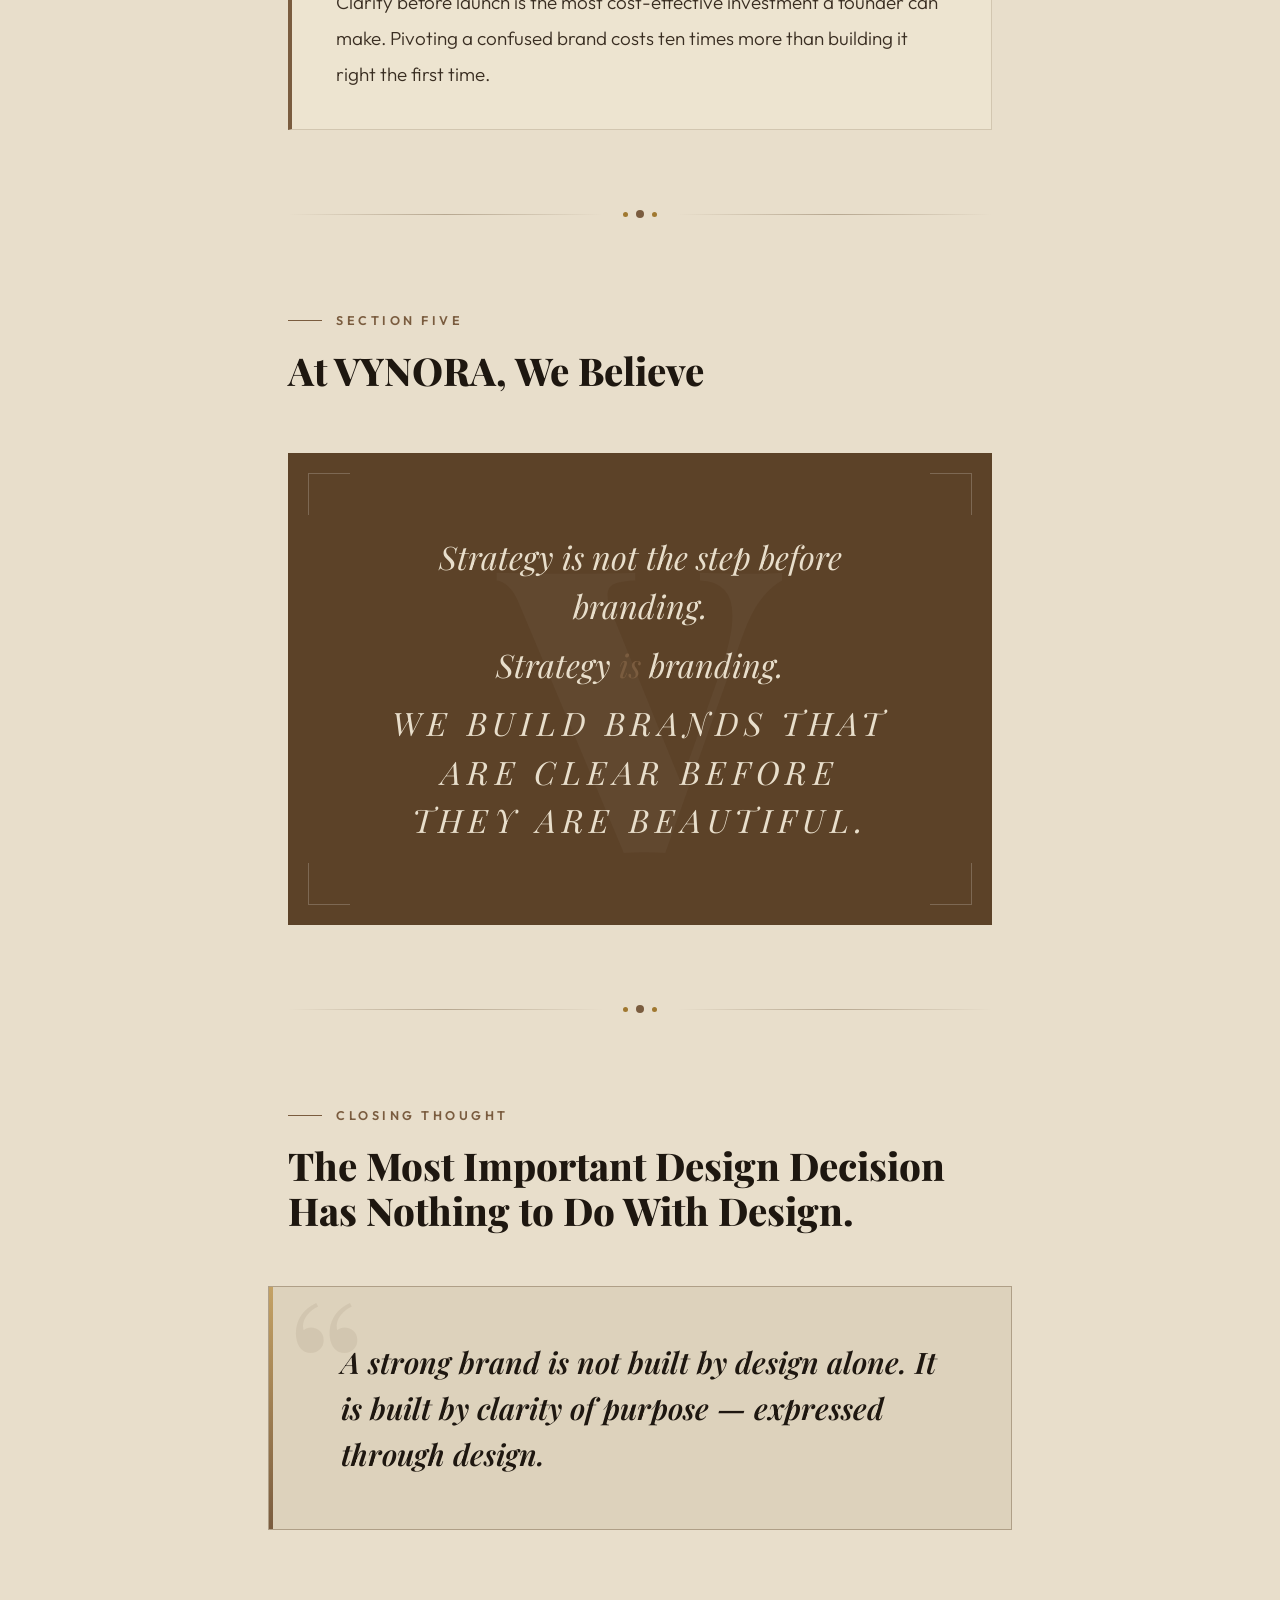
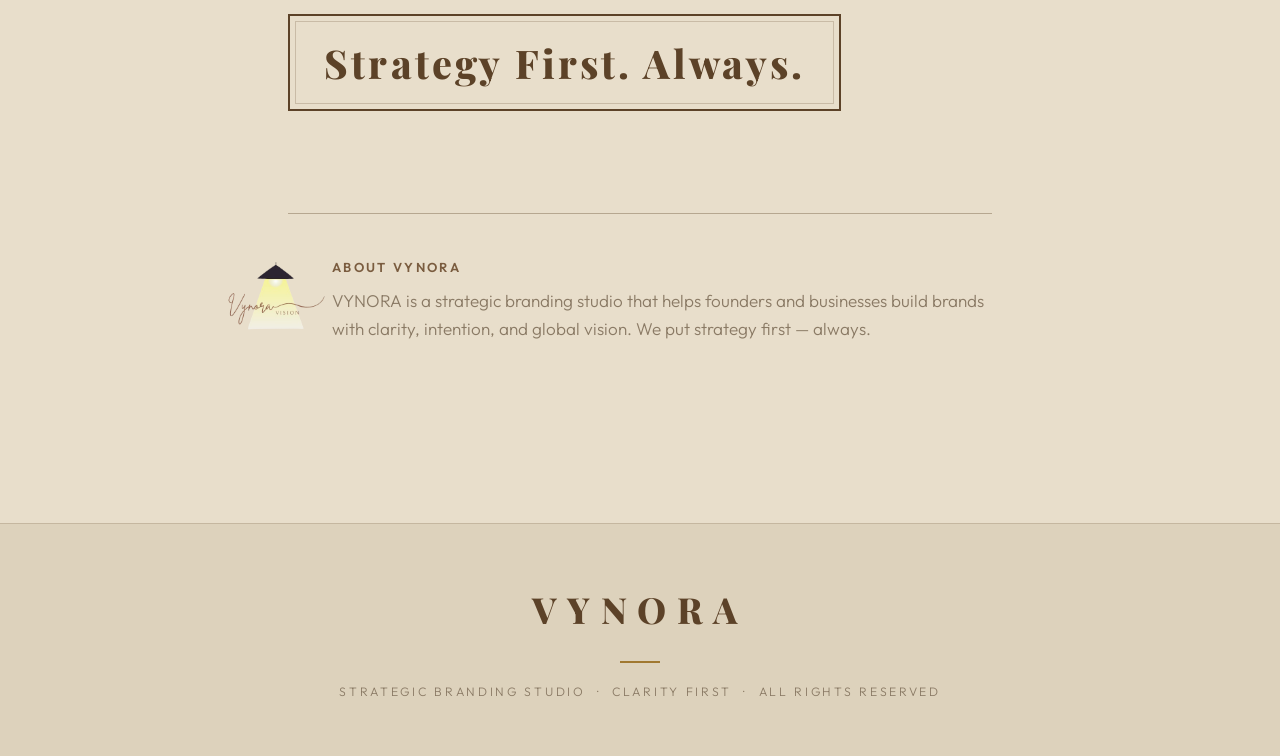
==== commit 58bf9997: "done changes for Mobile Responsivenes" ====
--- a/insights/strategy-first-branding-not-design.html
+++ b/insights/strategy-first-branding-not-design.html
@@ -256,24 +256,6 @@
         animation: rise 1s 0.7s ease forwards;
       }
 
-      .hero-scroll {
-        position: absolute;
-        bottom: 52px;
-        right: 10vw;
-        display: flex;
-        flex-direction: column;
-        align-items: center;
-        gap: 12px;
-        opacity: 0;
-        animation: rise 1s 1.1s ease forwards;
-      }
-      .hero-scroll span {
-        font-size: 0.65rem;
-        letter-spacing: 0.26em;
-        text-transform: uppercase;
-        color: var(--muted);
-        writing-mode: vertical-rl;
-      }
       .scroll-line {
         width: 1px;
         height: 72px;
@@ -801,6 +783,12 @@
         }
         .mistake-card {
           padding: 28px;
+        }
+        .byline-badge img {
+          padding-left: 50px;
+          margin-top: 50px;
+          height: 180px;
+          width: 180px;
         }
       }
     </style>
@@ -865,11 +853,6 @@
         On why the most important design decision you'll ever make has
         absolutely nothing to do with design.
       </p>
-
-      <div class="hero-scroll">
-        <div class="scroll-line"></div>
-        <span>Scroll</span>
-      </div>
     </section>
 
     <!-- MAIN CONTENT -->
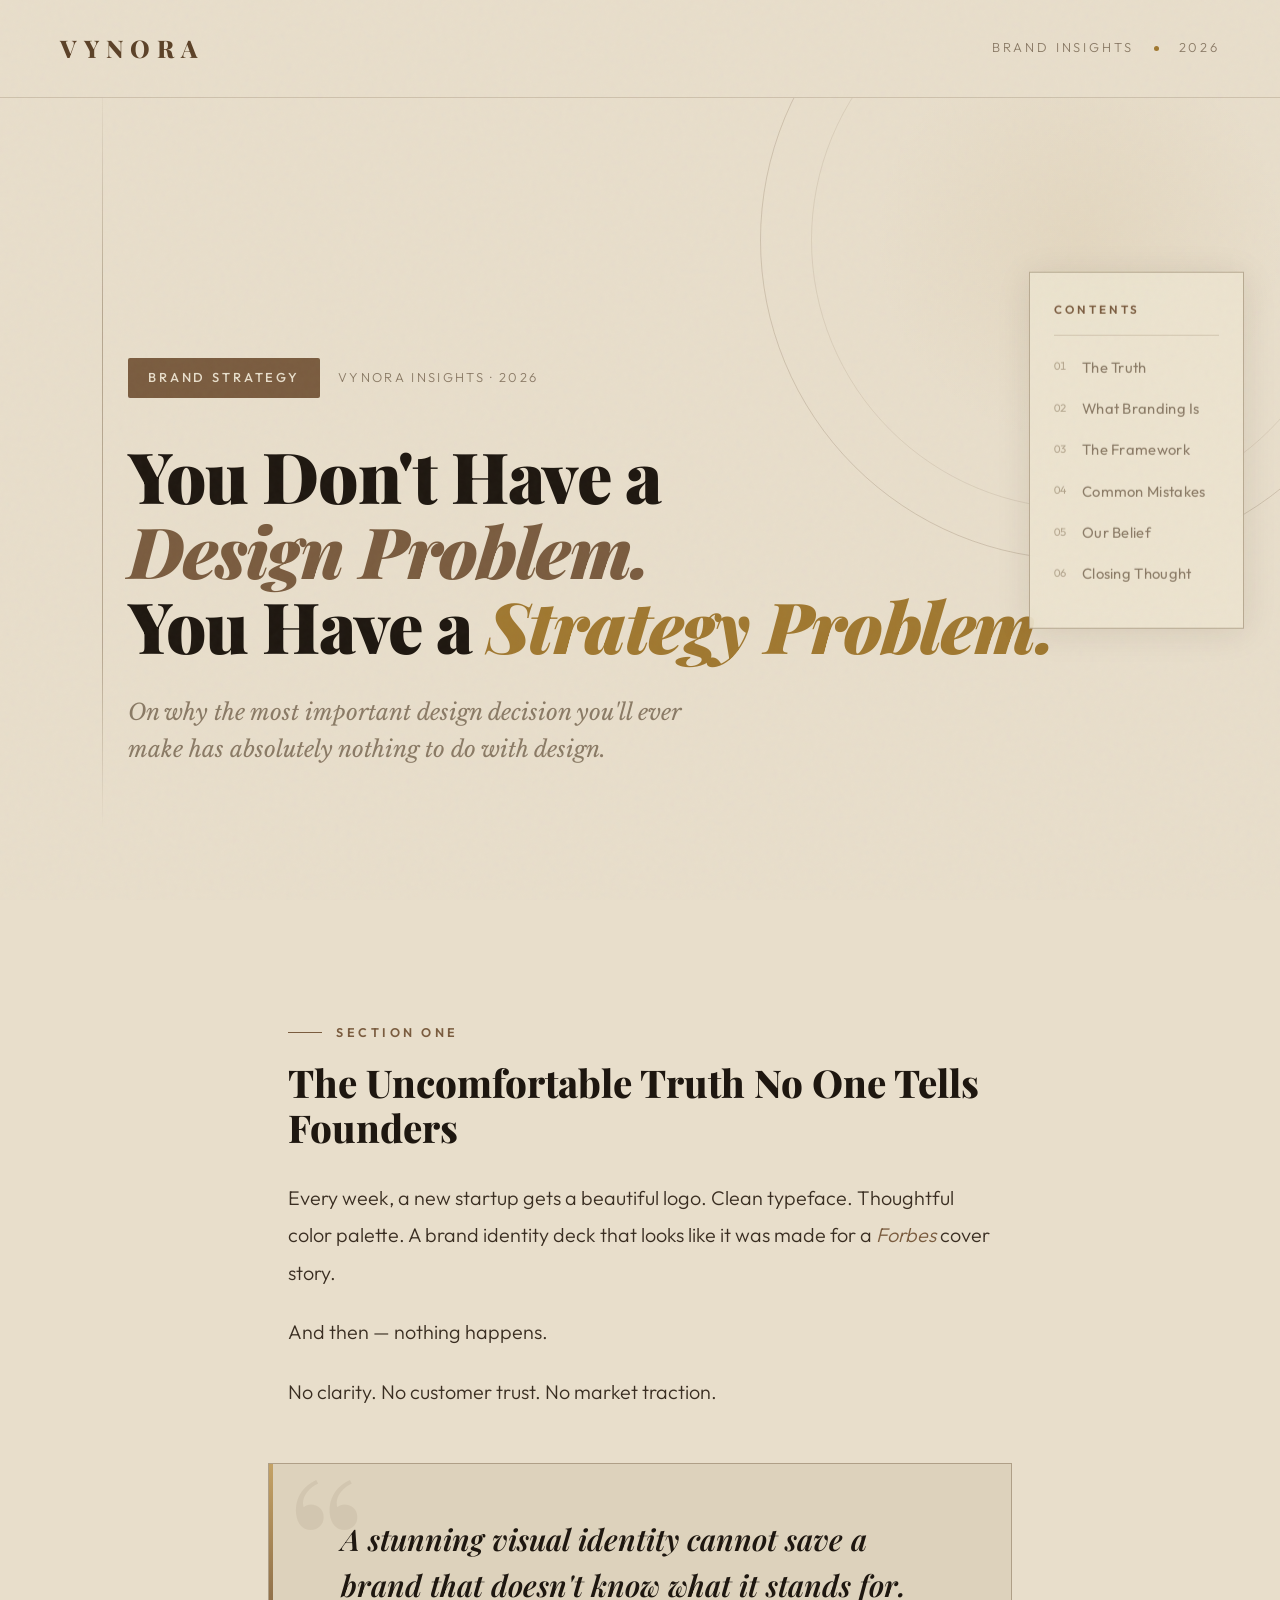
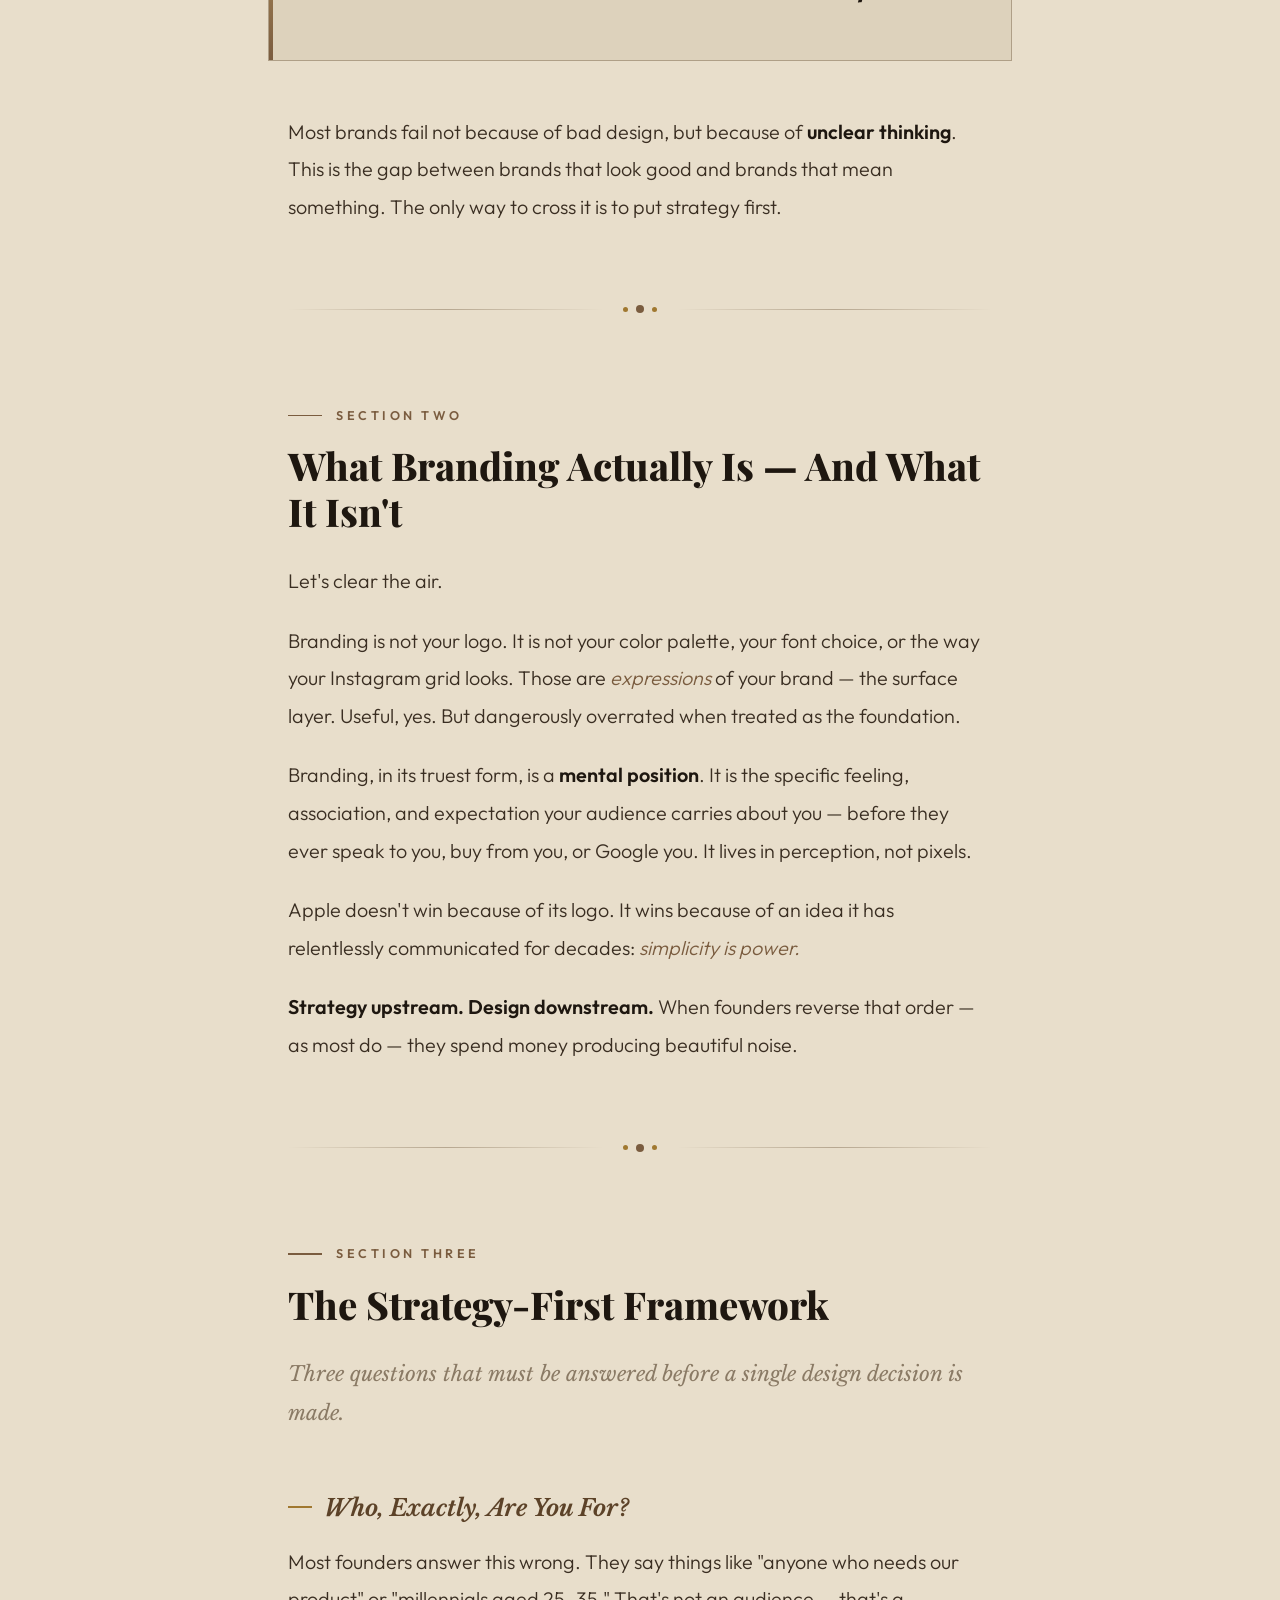
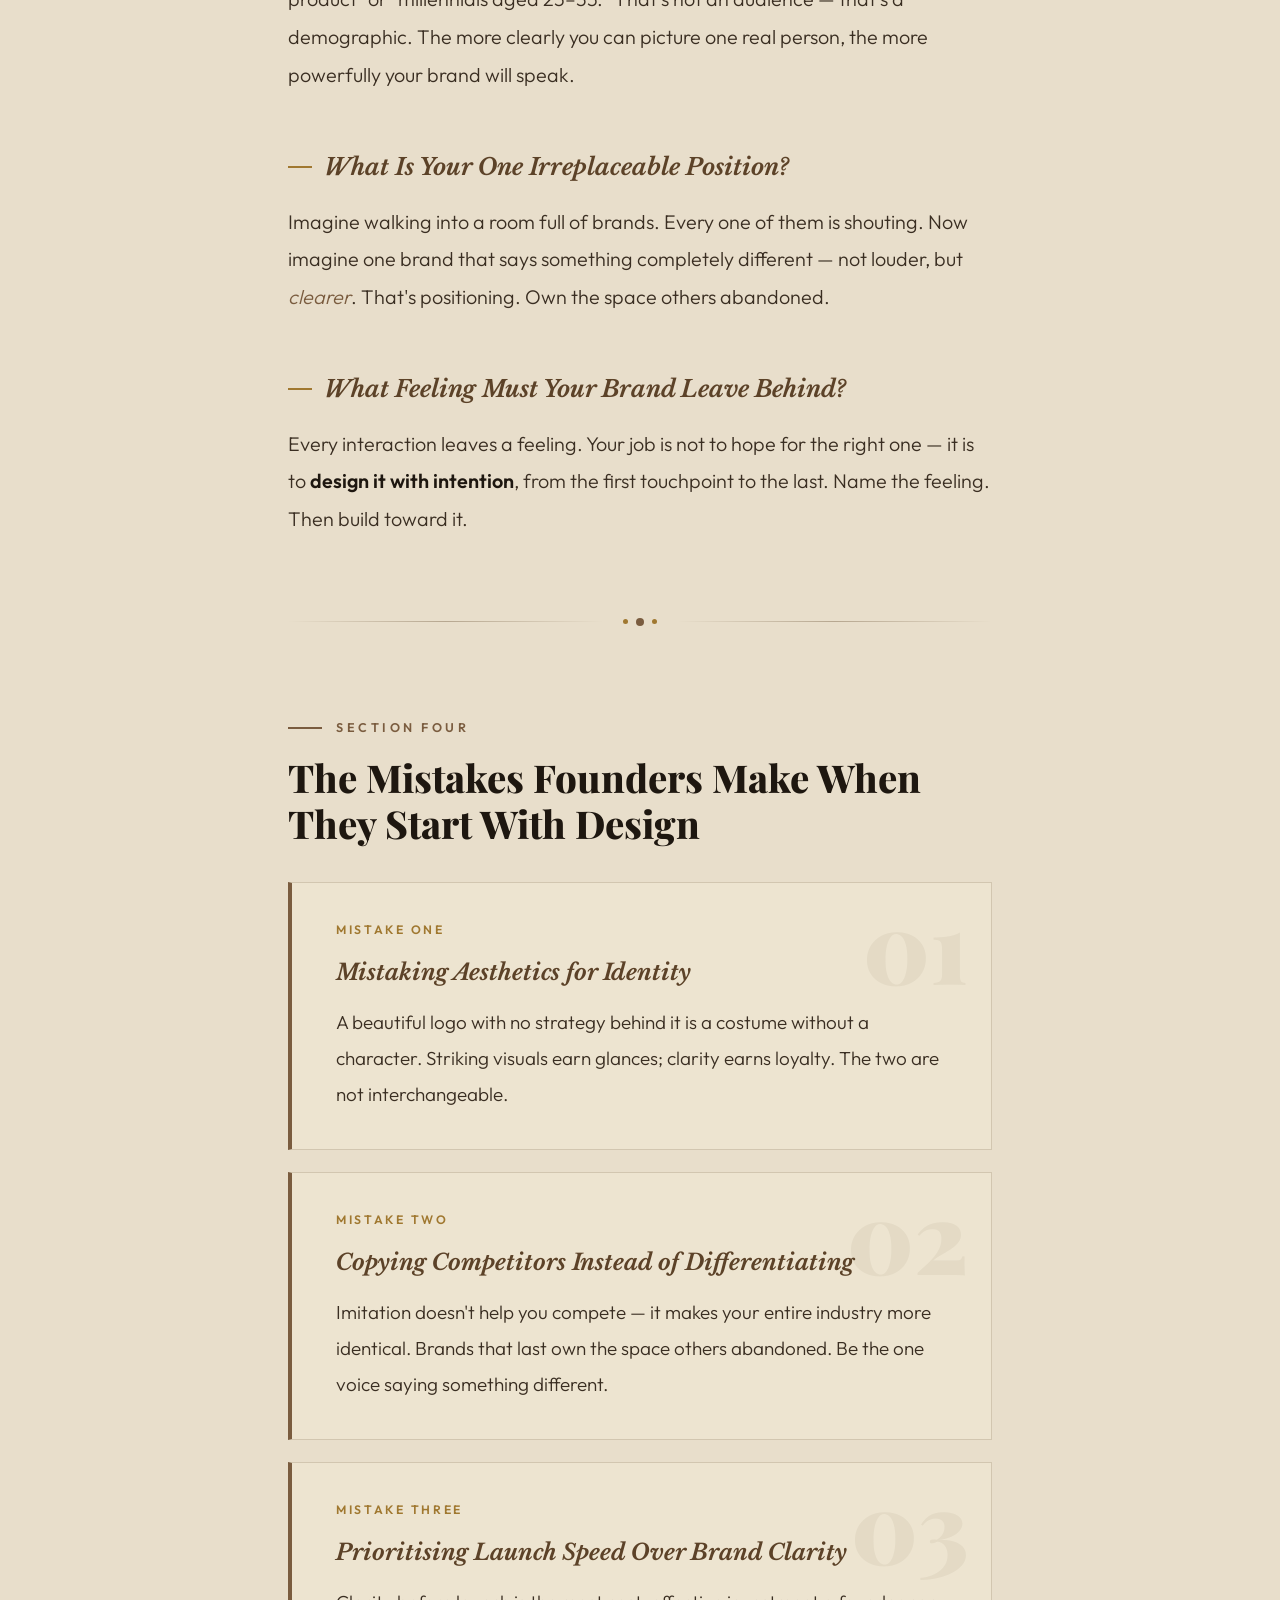
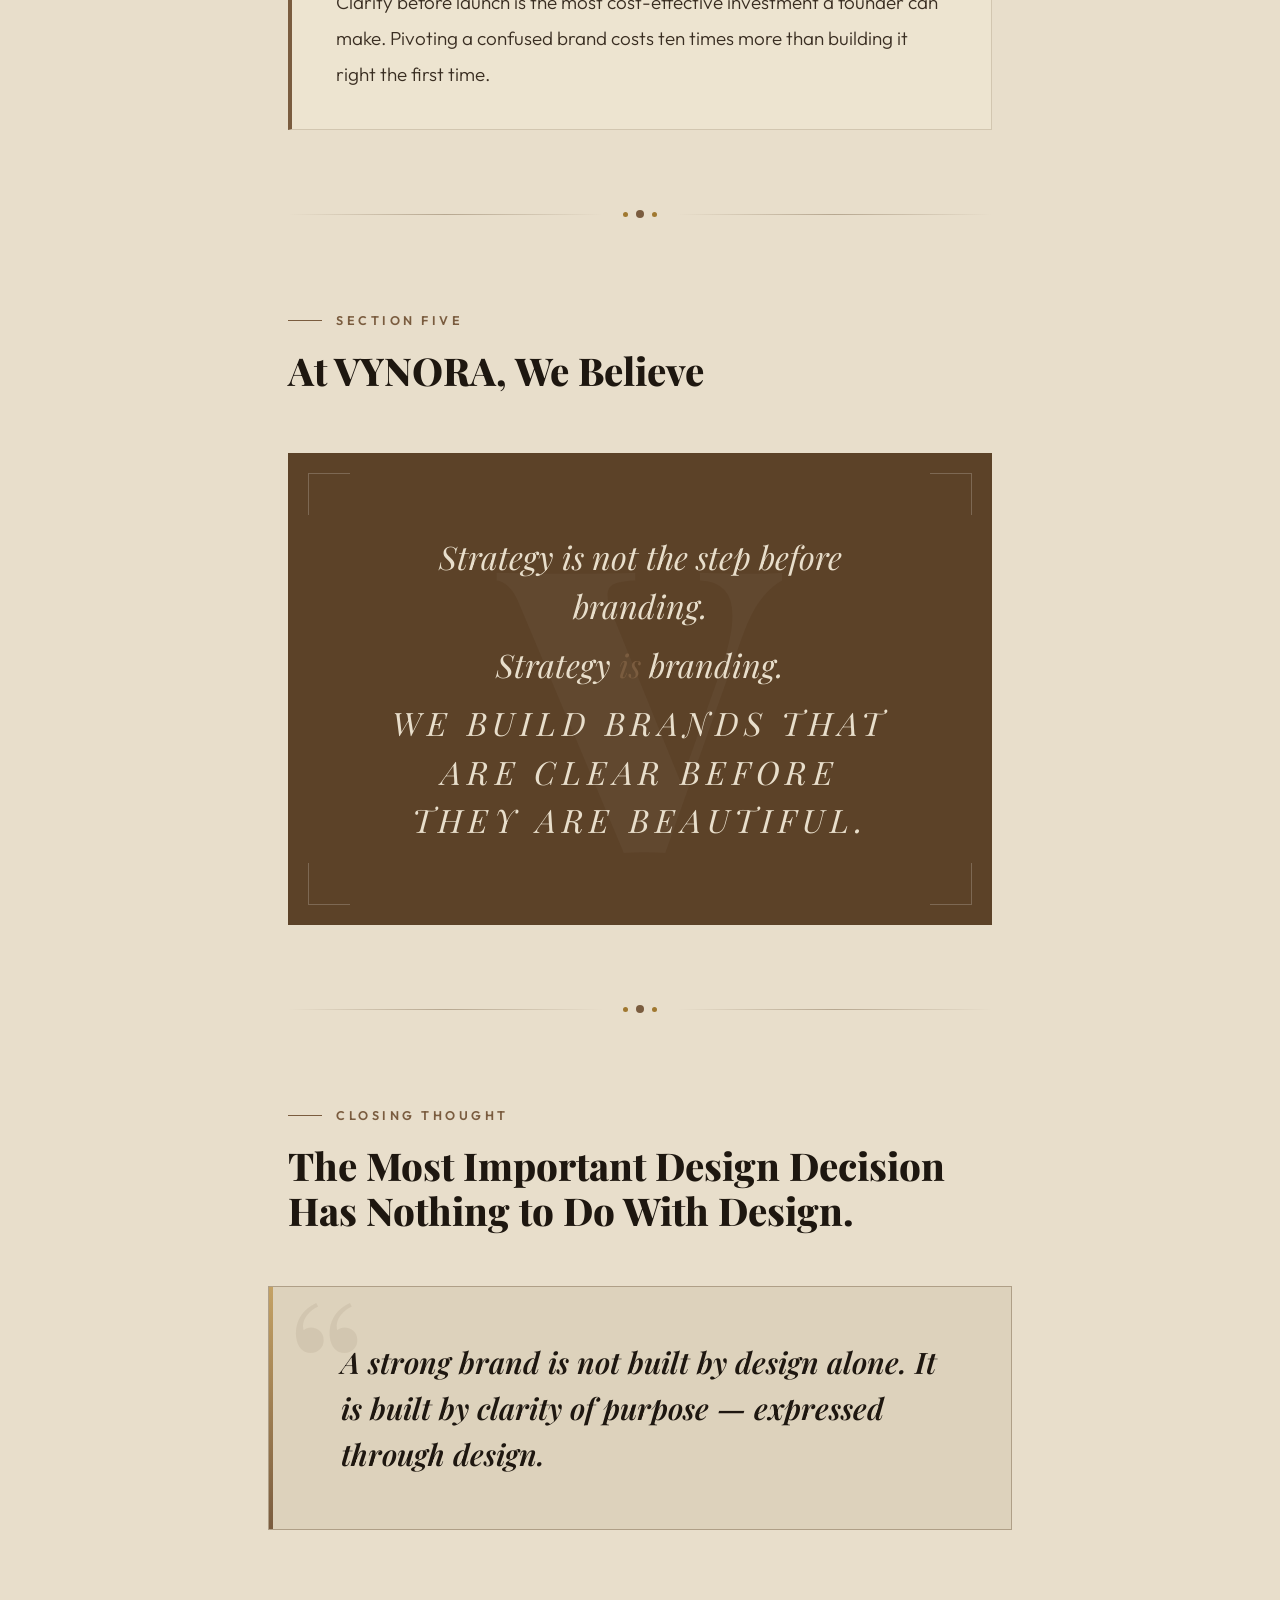
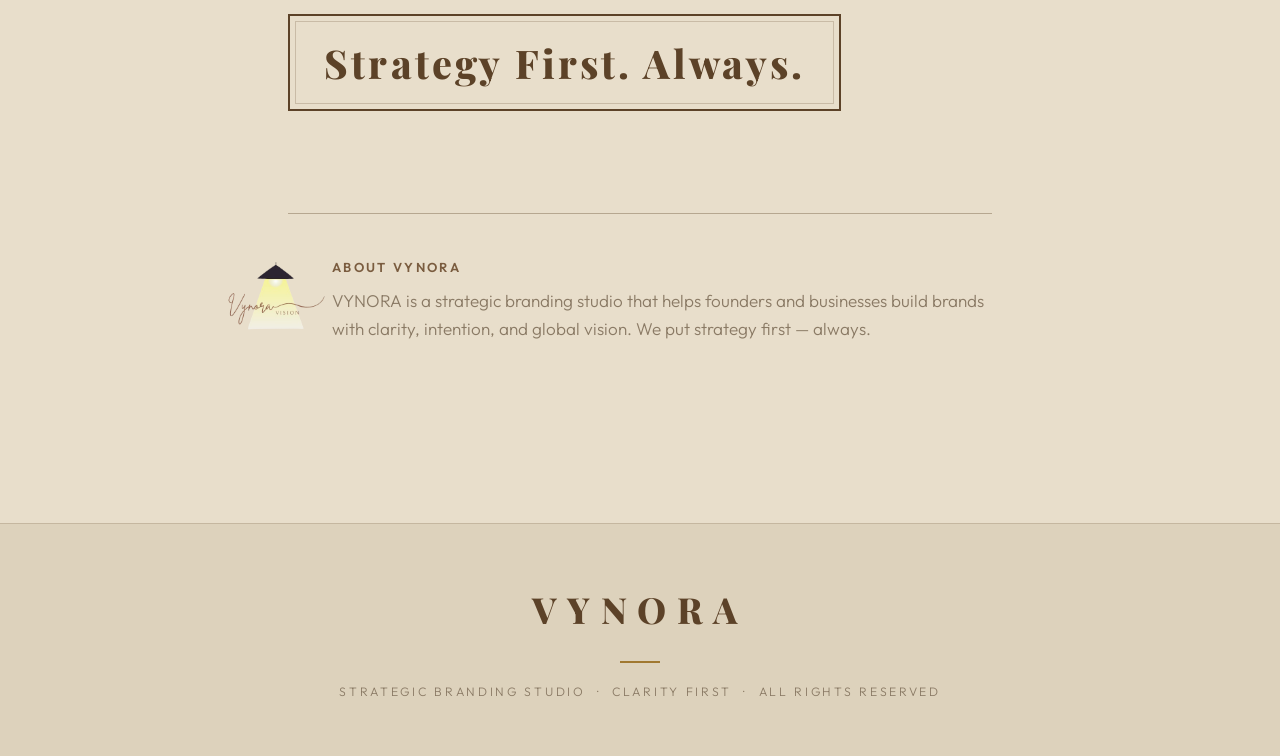
==== commit 4532ca4b: "done changes for Mobile Responsivenes" ====
--- a/insights/strategy-first-branding-not-design.html
+++ b/insights/strategy-first-branding-not-design.html
@@ -225,12 +225,12 @@
 
       .hero h1 {
         font-family: var(--serif);
-        font-size: clamp(3rem, 5.8vw, 5.8rem);
+        font-size: clamp(2.8rem, 5.5vw, 5.4rem);
         font-weight: 900;
-        line-height: 1.06;
+        line-height: 1.07;
         letter-spacing: -0.02em;
         color: var(--ink);
-        max-width: 920px;
+        max-width: 940px;
         opacity: 0;
         transform: translateY(32px);
         animation: rise 1.1s 0.4s ease forwards;
@@ -789,6 +789,49 @@
           margin-top: 50px;
           height: 180px;
           width: 180px;
+        }
+      }
+      @media (max-width: 760px) {
+        .hero {
+          padding: 0 6vw 80px;
+        }
+        .quote {
+          margin: 40px 0;
+          padding: 36px 28px 36px 40px;
+        }
+        .belief-block {
+          padding: 52px 32px;
+        }
+        .step-card {
+          padding: 28px;
+        }
+        .byline-badge img {
+          padding-left: 50px;
+          margin-top: 50px;
+          height: 180px;
+          width: 180px;
+        }
+      }
+      @media (max-width: 768px) {
+        .hero-meta {
+          flex-direction: column;
+          align-items: flex-start;
+          gap: 12px;
+          margin-bottom: 28px;
+        }
+
+        .hero-pill {
+          display: inline-block;
+          font-size: 0.62rem;
+          letter-spacing: 0.16em;
+          padding: 7px 14px;
+          line-height: 1.2;
+          white-space: nowrap;
+        }
+
+        .hero-date {
+          font-size: 0.62rem;
+          letter-spacing: 0.14em;
         }
       }
     </style>
@@ -840,7 +883,7 @@
 
       <div class="hero-meta">
         <span class="hero-pill">Brand Strategy</span>
-        <span class="hero-date">VYNORA Insights · 2025</span>
+        <span class="hero-date">VYNORA Insights · 2026</span>
       </div>
 
       <h1>
